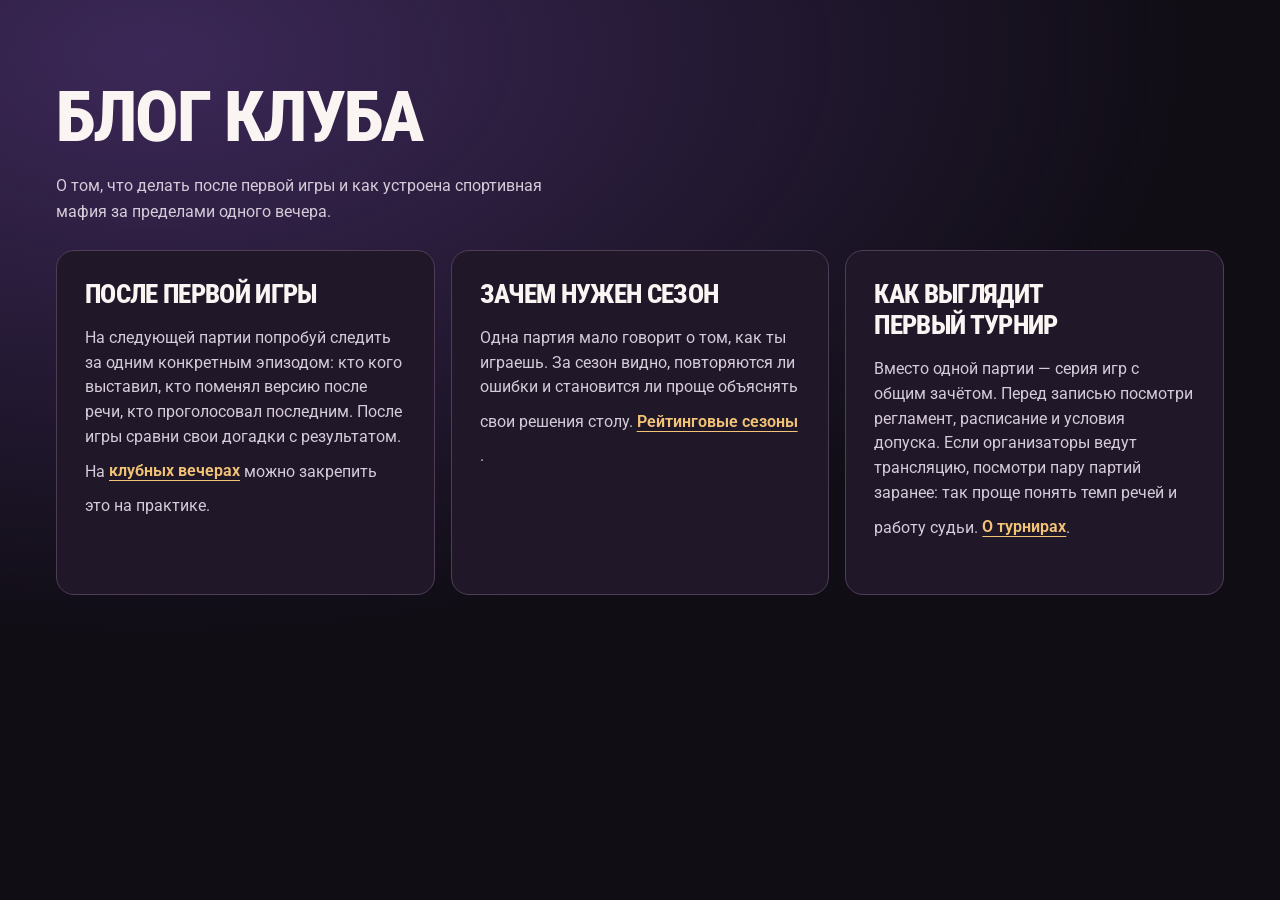
==== blog/index.html @ 5e7fdd67 "Add club games, seasons, tournaments and blog" ====
<!doctype html>
<html lang="ru">
<head>
  <meta charset="utf-8">
  <meta name="viewport" content="width=device-width, initial-scale=1">
  <title>Блог клуба — 2LA noire</title>
  <meta name="description" content="О том, что делать после первой игры и как устроена спортивная мафия за пределами одного вечера.">
  <link rel="canonical" href="https://2lamafia.ru/blog/">
  <link rel="icon" href="/img/favicon.png" type="image/png">
  <link rel="stylesheet" href="/site.css">
  <script src="/welcome.js" defer></script>
  <script src="/cms.js" defer></script>
  <script src="/account.js" defer></script>
</head>
<body>
  <!-- include: header -->
  <main id="content">
    <section class="section page-opening club-section">
      <div class="section-inner">
        <h1>Блог клуба</h1>
        <p class="section-copy">О том, что делать после первой игры и как устроена спортивная мафия за пределами одного вечера.</p>

        <div class="club-grid">
      <article><h2>После первой игры</h2><p>На следующей партии попробуй следить за одним конкретным эпизодом: кто кого выставил, кто поменял версию после речи, кто проголосовал последним. После игры сравни свои догадки с результатом. На <a class="text-link" href="/klubnye-igry/">клубных вечерах</a> можно закрепить это на практике.</p></article>
      <article><h2>Зачем нужен сезон</h2><p>Одна партия мало говорит о том, как ты играешь. За сезон видно, повторяются ли ошибки и становится ли проще объяснять свои решения столу. <a class="text-link" href="/sezony/">Рейтинговые сезоны</a>.</p></article>
      <article><h2>Как выглядит первый турнир</h2><p>Вместо одной партии — серия игр с общим зачётом. Перед записью посмотри регламент, расписание и условия допуска. Если организаторы ведут трансляцию, посмотри пару партий заранее: так проще понять темп речей и работу судьи. <a class="text-link" href="/turniry/">О турнирах</a>.</p></article>
        </div>
      </div>
    </section>
  </main>
  <!-- include: footer -->
</body>
</html>
---- site.css ----
@font-face {
  font-family: Roboto;
  src: url("/fonts/roboto.woff2") format("woff2");
  font-style: normal;
  font-weight: 100 900;
  font-stretch: 75% 100%;
  font-display: swap;
}
:root {
  color-scheme: dark;
  --font: Roboto, system-ui, -apple-system, "Segoe UI", sans-serif;
  --ink: #100d15;
  --ink-raised: #17111f;
  --surface: #201729;
  --text: #faf5f2;
  --muted: #d5cbd9;
  --faint: #c2b4c9;
  --line: #4f3d58;
  --accent: #7542cb;
  --accent-hot: #824ad9;
  --link: #f3c376;
  --on-accent: #fff;
  --violet-light: #c7a4fb;
  --gutter: clamp(20px, 5vw, 56px);
}

* { box-sizing: border-box; }
html { background: var(--ink); scroll-behavior: smooth; }
body { margin: 0; color: var(--text); font: 1rem/1.55 var(--font); }
a { color: inherit; text-decoration: none; }
button, input, select, textarea { font: inherit; }
img { display: block; max-width: 100%; }
[hidden] { display: none !important; }
:focus-visible { outline: 3px solid var(--link); outline-offset: 4px; }
:target { scroll-margin-top: 24px; }
.skip-link { position: fixed; top: 10px; left: 10px; z-index: 50; padding: 10px 16px; background: var(--text); color: var(--ink); transform: translateY(-150%); }
.skip-link:focus { transform: translateY(0); }
.analytics-pixel { position: absolute; left: -9999px; }

.section-inner, .header-inner { width: 100%; max-width: 1380px; margin: 0 auto; padding-inline: var(--gutter); }
.section { padding: clamp(52px, 7.3vw, 104px) 0; border-top: 1px solid var(--line); }
.eyebrow { margin: 0 0 15px; color: var(--link); font-size: .78rem; font-weight: 750; letter-spacing: .13em; text-transform: uppercase; }
.section h2, .page-opening h1 {
  margin: 0;
  font-size: clamp(2rem, 5.5vw, 4.8rem);
  font-stretch: 80%;
  font-weight: 820;
  line-height: .99;
  letter-spacing: -.025em;
  text-transform: uppercase;
  text-wrap: balance;
}
.section-copy { color: var(--muted); max-width: 55ch; margin: 20px 0 24px; line-height: 1.65; }

.site-header { border-bottom: 1px solid #2a1e31; background: #110d16; }
.header-inner { display: flex; align-items: center; justify-content: space-between; gap: 20px; min-height: 74px; }
.brand { display: inline-flex; align-items: center; gap: 10px; min-width: max-content; }
.brand-mark { display: grid; place-items: center; width: 44px; height: 58px; }
.brand-logo { width: 38px; height: 56px; object-fit: contain; mix-blend-mode: screen; }
.brand-name { font-size: 1.35rem; font-stretch: 82%; font-weight: 820; letter-spacing: -.035em; }
.brand-name em { color: var(--muted); font-style: normal; font-weight: 450; }
.main-nav, .header-actions, .account { display: flex; align-items: center; gap: clamp(10px, 1.9vw, 26px); }
.main-nav a, .footer-inner nav a { color: var(--muted); font-size: .9rem; }
.main-nav a:hover, .footer-inner nav a:hover { color: var(--text); text-decoration: underline; text-underline-offset: .25em; }
.header-cta, .account a { display: inline-flex; align-items: center; justify-content: center; min-height: 44px; padding: 0 13px; border: 1px solid var(--line); border-radius: 8px; font-weight: 680; font-size: .86rem; white-space: nowrap; }
.header-cta { color: var(--violet-light); border-color: #56387b; background: #29183e; }
.main-nav a[aria-current="page"] { color: var(--text); text-decoration: underline; text-underline-offset: .28em; }
.account { gap: 8px; }
.account a:hover, .header-cta:hover { border-color: var(--accent); }

.hero {
  overflow: clip;
  padding: clamp(46px, 7vw, 102px) 0 clamp(22px, 4vw, 58px);
  background:
    radial-gradient(ellipse at 4% 19%, #80603466, transparent 45%),
    radial-gradient(ellipse at 88% 49%, #59309c8c, transparent 54%),
    linear-gradient(180deg, #100c15 0%, #191121 68%, var(--ink) 100%);
}
.hero-layout { display: grid; gap: clamp(36px, 5.3vw, 76px); grid-template-columns: minmax(0, 1fr); }
.hero-copy { text-align: center; }
.hero .eyebrow { margin-bottom: clamp(10px, 1.6vw, 19px); }
.hero h1 {
  margin: 0;
  font-size: clamp(2.45rem, 8.8vw, 7.65rem);
  font-stretch: 75%;
  font-weight: 850;
  line-height: .91;
  letter-spacing: -.022em;
  text-transform: uppercase;
}
.hero h1 span { color: var(--link); }
.hero-lead { max-width: 47ch; margin: clamp(16px, 2.1vw, 27px) auto 0; color: var(--muted); font-size: clamp(1rem, 1.7vw, 1.31rem); }
.hero-actions { display: flex; justify-content: center; align-items: center; flex-wrap: wrap; gap: 10px 14px; margin-top: clamp(19px, 2.6vw, 33px); }
.hero-visual {
  min-width: 0;
  overflow: hidden;
  border: 1px solid #806597;
  border-radius: clamp(18px, 3.5vw, 42px);
  box-shadow: 0 0 clamp(20px, 5vw, 64px) #944af557, 0 18px 55px #0008;
  background: var(--surface);
}
.hero-slide { margin: 0; overflow: hidden; background: var(--surface); }
.hero-slide img { width: 100%; height: auto; aspect-ratio: 2.36; object-fit: cover; object-position: center 68%; }
.hero-slide:nth-child(2) img { object-position: center 45%; }
.hero-slide:nth-child(3) img { object-position: center 41%; }
.hero-slide:nth-child(4) img { object-position: center 57%; }
.hero-photo-bar { display: flex; align-items: center; justify-content: space-between; gap: 8px; padding: 6px 12px 6px 16px; background: var(--surface); border-top: 1px solid var(--line); }
.hero-photo-bar a { display: inline-flex; align-items: center; gap: 8px; min-height: 44px; color: var(--text); font-size: .86rem; font-weight: 640; }
.hero-photo-bar a:hover { text-decoration: underline; text-underline-offset: 3px; }
.hero-photo-controls { display: flex; align-items: center; gap: 7px; }
.hero-photo-controls button { display: grid; place-items: center; width: 44px; height: 44px; padding: 0; background: transparent; color: var(--text); border: 1px solid var(--line); border-radius: 50%; cursor: pointer; font: inherit; font-size: 1.08rem; }
.hero-photo-controls button:hover { background: var(--ink-raised); }
.hero-photo-count { min-width: 3ch; text-align: center; color: var(--muted); font-size: .79rem; white-space: nowrap; font-variant-numeric: tabular-nums; }
@media (prefers-reduced-motion: no-preference) {
  .hero-copy, .hero-visual { animation: hero-appear .56s ease-out both; }
  .hero-visual { animation-delay: .06s; }
  .hero-slide:not(:first-child) img { animation: photo-appear .32s ease-out both; }
  .photo img { transition: transform .3s ease-out; }
  .primary-button, .secondary-button, .hero-photo-controls button { transition: background-color .18s ease, border-color .18s ease; }
  .button-arrow { transition: transform .18s ease-out; }
  .primary-button:hover .button-arrow { transform: translateX(4px); }
}
@keyframes photo-appear {
  from { opacity: .55; transform: scale(1.025); }
  to { opacity: 1; transform: none; }
}
@keyframes hero-appear {
  from { opacity: .45; transform: translateY(8px); }
  to { opacity: 1; transform: none; }
}

.primary-button, .secondary-button { display: inline-flex; align-items: center; justify-content: space-between; gap: 12px; min-height: 48px; padding: 11px 18px; border: 1px solid transparent; border-radius: 10px; font-weight: 750; line-height: 1.3; }
.primary-button { background: var(--accent); color: var(--on-accent); box-shadow: 0 5px 26px #8748e25c; }
.primary-button:hover { background: var(--accent-hot); }
.secondary-button { border-color: #735b81; color: var(--text); background: #160f22a8; }
.secondary-button:hover { border-color: var(--link); }
.button-arrow { font-size: 1.3em; font-weight: 500; line-height: 1; }
.text-link, .faq-list p a { color: var(--link); text-decoration: underline; text-underline-offset: .24em; }
.text-link { display: inline-flex; align-items: center; gap: 8px; min-height: 44px; font-weight: 630; }

.first-visit { background: radial-gradient(ellipse at 80% 5%, #392348, transparent 67%), var(--ink-raised); }
.first-visit-photo {
  display: grid;
  place-items: center;
  margin: clamp(24px, 4vw, 48px) 0 0;
  border-radius: clamp(16px, 3vw, 30px);
  background: radial-gradient(ellipse at center, #583447, var(--ink));
}
.first-visit-photo img { width: auto; height: auto; max-height: min(560px, 105vw); border-radius: 14px; }
.first-visit-link { margin-top: 20px; }
.section-heading { display: grid; grid-template-columns: 1fr 1fr; gap: 24px 48px; align-items: end; }
.section-heading > p, .section-heading #newcomers-copy { color: var(--muted); max-width: 48ch; margin: 0; }
.steps { list-style: none; display: grid; grid-template-columns: repeat(3, 1fr); gap: 24px; margin: 31px 0 0; padding: 0; }
.steps li { border-top: 1px solid var(--line); padding: 18px 12px 0 0; }
.step-time { color: var(--link); font-size: clamp(1.35rem, 3vw, 2.6rem); font-weight: 810; line-height: 1.05; letter-spacing: -.05em; font-variant-numeric: tabular-nums; }
.steps h3, .audience h3 { margin: 8px 0; font-size: 1.17rem; line-height: 1.3; }
.steps p, .audience p { color: var(--muted); margin: 0; }

.about-layout, .place-layout, .rating-layout, .faq-layout { display: grid; grid-template-columns: minmax(0, 1fr) minmax(0, 1fr); align-items: start; gap: 32px clamp(30px, 6vw, 85px); }
.game-intro { background: radial-gradient(ellipse at 96% 8%, #402365, transparent 68%), var(--ink-raised); }
.game-intro h2 { color: var(--link); }
.audience { min-width: 0; padding: clamp(18px, 3vw, 36px); border: 1px solid var(--line); border-radius: 24px; background: #181021b8; }
.audience h3 { margin: 0 0 12px; }
.benefit-grid { margin-top: 22px; display: grid; gap: 14px; }
.benefit-grid article { border-top: 1px solid var(--line); padding-top: 14px; }
.benefit-grid h4 { margin: 0 0 4px; }
.game-stages { list-style: none; margin: 16px 0 0; padding: 0; display: grid; gap: 10px; }
.game-stages li { position: relative; display: grid; gap: 2px; padding: 10px 0 10px 18px; border-left: 1px solid var(--line); }
.game-stages li::before { content: ""; position: absolute; inset: 17px auto auto -4px; width: 7px; height: 7px; border-radius: 50%; background: var(--link); }
.game-stages strong { font-size: .95rem; }
.game-stages span { color: var(--muted); font-size: .9rem; }
.audience .culture-copy { margin-top: 15px; }

.gallery-section { background: radial-gradient(ellipse at 18% 0%, #44305e, transparent 65%), var(--ink); }
.gallery-heading { display: flex; flex-wrap: wrap; align-items: end; justify-content: space-between; gap: 12px 20px; margin-bottom: 25px; }
.gallery-heading h2, .gallery-heading h1 { max-width: 19ch; }
.photo-grid { display: grid; grid-template-columns: 1.34fr 1fr 1fr; gap: 12px; }
.photo { position: relative; display: block; aspect-ratio: 4 / 5; overflow: hidden; border: 1px solid var(--line); border-radius: 13px; background: var(--surface); cursor: zoom-in; }
.photo-feature { aspect-ratio: auto; grid-row: span 2; }
.photo-wide { grid-column: span 2; aspect-ratio: 16 / 9; }
.photo img { width: 100%; height: 100%; object-fit: cover; object-position: center 46%; }
.photo:hover img, .photo:focus-visible img { transform: scale(1.045); }
.photo-extra { aspect-ratio: 4 / 3; }
.photo-dialog { width: min(95vw, 960px); max-height: 92vh; max-height: 92dvh; margin: auto; padding: 14px; border: 1px solid var(--line); border-radius: 16px; color: var(--text); background: var(--ink-raised); }
.photo-dialog[open] { display: grid; grid-template-columns: 44px minmax(0, 1fr) 44px; align-items: center; gap: 5px; }
.photo-dialog::backdrop { background: #29212be0; }
.photo-dialog figure { margin: 0; }
.photo-dialog img { width: 100%; height: min(69vh, 690px); height: min(69dvh, 690px); object-fit: contain; }
.photo-dialog figcaption { text-align: center; color: var(--muted); padding: 8px 3px; font-size: .9rem; }
.photo-dialog form { grid-column: 1 / -1; justify-self: end; }
.photo-dialog button { display: grid; place-items: center; min-width: 44px; min-height: 44px; border: 1px solid var(--line); border-radius: 9px; color: var(--text); background: var(--surface); cursor: pointer; font-size: 1.7rem; line-height: 1; }

.place { background: var(--ink-raised); }
.place-layout { grid-template-columns: minmax(0, 1fr); }
.rating-board { min-width: 0; }
.rating-table { width: 100%; border-collapse: collapse; font-size: .94rem; }
.rating-table caption { text-align: left; font-weight: 730; margin-bottom: 9px; }
.rating-table th, .rating-table td { text-align: left; padding: 8px 9px; border-bottom: 1px solid var(--line); overflow-wrap: anywhere; }
.rating-table th { color: var(--muted); font-size: .82rem; }
.rating-table td:not(:nth-child(2)) { font-variant-numeric: tabular-nums; }
.rating-table td:first-child { color: var(--link); }
.faq-list summary { cursor: pointer; }
.faq { background: var(--ink-raised); }
.faq-list details { border-bottom: 1px solid var(--line); }
.faq-list summary { padding: 13px 0; font-weight: 680; }
.faq-list p { margin: 0 0 15px; color: var(--muted); }

footer { border-top: 1px solid var(--line); }
.footer-inner { display: flex; align-items: center; justify-content: space-between; gap: 12px 24px; padding-block: 25px; }
.footer-inner nav { display: flex; flex-wrap: wrap; gap: 12px 24px; }
.footer-inner p { color: var(--muted); margin: 0; }

@media (min-width: 1241px) {
  .site-header { position: sticky; top: 0; z-index: 10; background: #110d16ed; backdrop-filter: blur(10px); }
  :target { scroll-margin-top: 94px; }
}
@media (max-width: 1240px) {
  .header-inner { flex-wrap: wrap; gap: 0 12px; padding-block: 10px 4px; }
  .header-inner .main-nav { order: 3; width: 100%; justify-content: flex-start; flex-wrap: wrap; gap: 0 18px; }
  .header-inner .main-nav a { display: inline-flex; align-items: center; min-height: 44px; }
}
@media (max-width: 760px) {
  .hero-layout, .section-heading, .about-layout, .place-layout, .rating-layout, .faq-layout { grid-template-columns: minmax(0, 1fr); }
  .hero-slide img { aspect-ratio: 1.56; }
  .photo-grid { grid-template-columns: repeat(2, minmax(0, 1fr)); gap: 8px; }
  .photo-feature { grid-column: 1 / -1; grid-row: auto; aspect-ratio: 5 / 3; }
  .photo-wide { grid-column: 1 / -1; }
  .photo-feature img { object-position: center 54%; }
  .steps { grid-template-columns: minmax(0, 1fr); gap: 18px; margin-top: 25px; }
  .footer-inner { align-items: flex-start; flex-wrap: wrap; }
}
@media (max-width: 440px) {
  .header-cta { display: none; }
  .header-inner .main-nav a { font-size: .85rem; }
  .header-inner .main-nav { column-gap: clamp(8px, 3.2vw, 14px); }
  .photo-dialog { padding: 8px; }
  .photo-dialog[open] { grid-template-columns: 44px minmax(0, 1fr) 44px; }
}
@media (prefers-reduced-motion: reduce) {
  html { scroll-behavior: auto; }
}

.rating-toggle { margin-top: 12px; padding: 7px 0; min-height: 44px; border: 0; background: transparent; color: var(--link); font-weight: 650; cursor: pointer; text-decoration: underline; text-underline-offset: .23em; }

.page-opening { border-top: 0; padding-top: clamp(34px, 6.5vw, 94px); }
#rating.page-opening { background: radial-gradient(ellipse at 14% 8%, #3f2659, transparent 64%); }
.page-cta .primary-button { margin-top: 20px; }
.page-cta { background: radial-gradient(ellipse at 5% 80%, #4a2d67, transparent 70%), var(--ink-raised); }
.next-evening { padding-block: clamp(28px, 4vw, 52px); background: var(--surface); }
.evening-layout { display: grid; grid-template-columns: minmax(0, 1.1fr) minmax(0, .75fr) auto; align-items: center; gap: 14px 25px; }
.next-evening h2 { font-size: clamp(1.5rem, 3vw, 2.5rem); }
.evening-layout .primary-button { grid-column: -2 / -1; justify-self: end; }
.next-evening-date { color: var(--muted); font-size: 1.1rem; }
.gallery-preview {
  display: grid;
  grid-template-columns: minmax(0, 1.22fr) repeat(2, minmax(0, 1fr));
  align-items: start;
  gap: clamp(12px, 2.4vw, 30px);
}
.photo-preview { border-radius: clamp(16px, 2.2vw, 28px); cursor: pointer; }
.photo-preview:nth-child(2) { margin-top: clamp(18px, 6vw, 72px); }
.photo-preview:nth-child(3) { margin-top: clamp(12px, 3vw, 36px); }
.photo-preview img { object-position: center 46%; }
.home-gallery { background: radial-gradient(ellipse at 35% 70%, #382147, transparent 68%), var(--ink); }
@media (max-width: 760px) {
  .evening-layout { grid-template-columns: minmax(0, 1fr); }
  .evening-layout .primary-button { grid-column: auto; justify-self: start; }
  .gallery-preview {
    grid-template-columns: none;
    grid-auto-flow: column;
    grid-auto-columns: 76%;
    overflow-x: auto;
    overscroll-behavior-inline: contain;
    scroll-snap-type: x proximity;
    padding: 4px 4px 12px;
    margin-inline: -4px;
  }
  .gallery-preview .photo-preview { margin-top: 0; scroll-snap-align: start; }
}

.player-paths { align-items: stretch; gap: clamp(14px, 2.5vw, 28px); }
.player-paths > div {
  display: flex;
  flex-direction: column;
  align-items: flex-start;
  padding: clamp(20px, 3.5vw, 42px);
  border: 1px solid var(--line);
  border-radius: 22px;
  background: linear-gradient(145deg, #2d1e3b, var(--ink-raised));
}
.player-paths h2 { font-size: clamp(1.65rem, 3.5vw, 3rem); text-wrap: wrap; }
.player-paths .secondary-button { margin-top: auto; }
.header-cta, .header-actions .account a, .footer-inner nav a {
  border-radius: 999px;
  padding-inline: 16px;
}
.footer-inner nav { gap: 8px; }
.footer-inner nav a {
  display: inline-flex;
  align-items: center;
  min-height: 44px;
  border: 1px solid var(--line);
  background: var(--ink-raised);
}
.footer-inner nav a:hover { border-color: var(--violet-light); }

.hero-layout { position: relative; isolation: isolate; min-height: clamp(490px, 58vw, 700px); align-content: center; }
.hero-copy { z-index: 1; padding: 38px 12px 88px; pointer-events: none; }
.hero-copy a { pointer-events: auto; }
.hero-visual { position: absolute; inset: 0 var(--gutter); display: grid; grid-template-rows: minmax(0, 1fr) auto; }
.hero-slide { position: relative; }
.hero-slide::after { content: ""; position: absolute; inset: 0; background: linear-gradient(#100d1578, #100d15c9); }
.hero-slide img { width: 100%; height: 100%; object-position: center 57%; }
.hero-photo-bar { position: relative; }
.hero-lead { color: var(--text); }
.first-visit-photo { grid-template-columns: repeat(3, minmax(0, 1fr)); gap: clamp(6px, 2vw, 20px); background: none; }
.first-visit-photo img { width: 100%; max-height: none; }
@media (max-width: 480px) {
  .hero-layout { min-height: 440px; }
  .first-visit-photo img { border-radius: 8px; }
}

.club-section { background: radial-gradient(ellipse at 12% 8%, #3c2858, transparent 65%), var(--ink); }
.club-grid { display: grid; grid-template-columns: repeat(3, minmax(0, 1fr)); gap: 16px; margin-top: 24px; }
.club-grid article { padding: clamp(16px, 3vw, 28px); border: 1px solid var(--line); border-radius: 18px; background: var(--surface); }
.club-grid h2, .club-grid h3 { font-size: clamp(1.18rem, 2.2vw, 1.65rem); margin: 0; line-height: 1.18; }
.club-grid p { color: var(--muted); }
.club-event-photo { width: 100%; height: auto; border-radius: 12px; margin-top: 12px; }
@media (max-width: 760px) { .club-grid { grid-template-columns: minmax(0, 1fr); } }
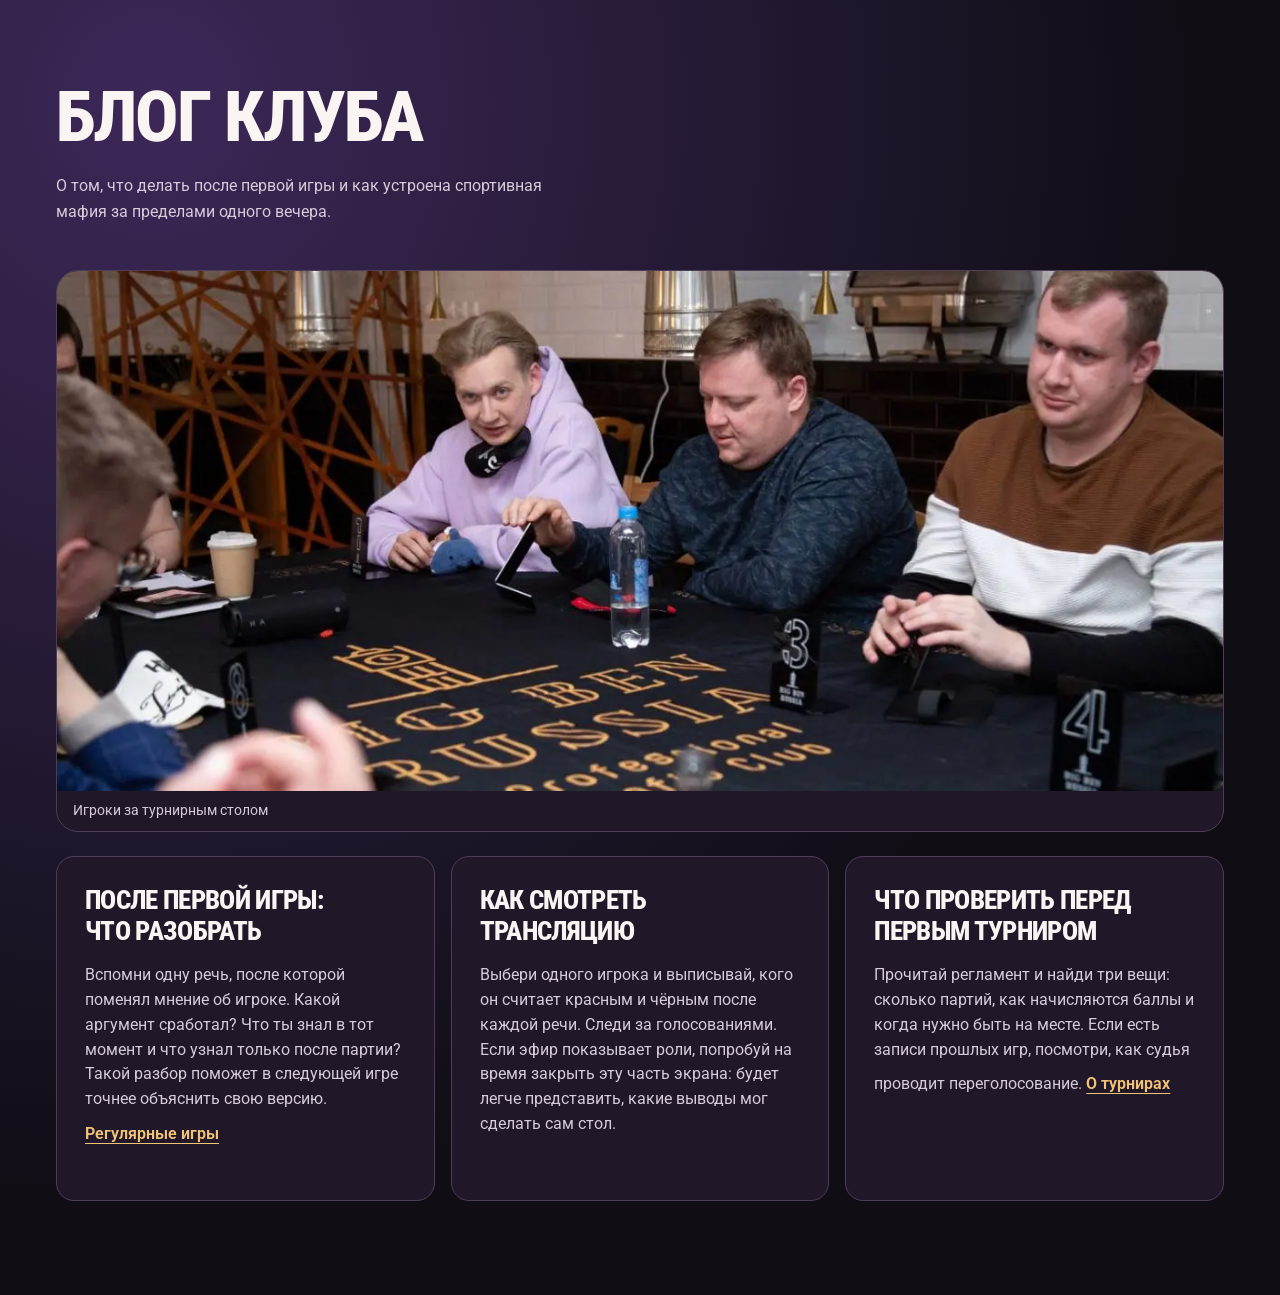
==== commit bc985692: "Make the homepage a guided landing and expand club stories" ====
--- a/blog/index.html
+++ b/blog/index.html
@@ -20,10 +20,14 @@
         <h1>Блог клуба</h1>
         <p class="section-copy">О том, что делать после первой игры и как устроена спортивная мафия за пределами одного вечера.</p>
 
+        <figure class="club-feature">
+          <img src="/img/evenings/club-03.webp" width="1280" height="847" alt="Игроки за турнирным столом">
+          <figcaption>Игроки за турнирным столом</figcaption>
+        </figure>
         <div class="club-grid">
-      <article><h2>После первой игры</h2><p>На следующей партии попробуй следить за одним конкретным эпизодом: кто кого выставил, кто поменял версию после речи, кто проголосовал последним. После игры сравни свои догадки с результатом. На <a class="text-link" href="/klubnye-igry/">клубных вечерах</a> можно закрепить это на практике.</p></article>
-      <article><h2>Зачем нужен сезон</h2><p>Одна партия мало говорит о том, как ты играешь. За сезон видно, повторяются ли ошибки и становится ли проще объяснять свои решения столу. <a class="text-link" href="/sezony/">Рейтинговые сезоны</a>.</p></article>
-      <article><h2>Как выглядит первый турнир</h2><p>Вместо одной партии — серия игр с общим зачётом. Перед записью посмотри регламент, расписание и условия допуска. Если организаторы ведут трансляцию, посмотри пару партий заранее: так проще понять темп речей и работу судьи. <a class="text-link" href="/turniry/">О турнирах</a>.</p></article>
+          <article><h2>После первой игры: что разобрать</h2><p>Вспомни одну речь, после которой поменял мнение об игроке. Какой аргумент сработал? Что ты знал в тот момент и что узнал только после партии? Такой разбор поможет в следующей игре точнее объяснить свою версию. <a class="text-link" href="/klubnye-igry/">Регулярные игры</a></p></article>
+          <article><h2>Как смотреть трансляцию</h2><p>Выбери одного игрока и выписывай, кого он считает красным и чёрным после каждой речи. Следи за голосованиями. Если эфир показывает роли, попробуй на время закрыть эту часть экрана: будет легче представить, какие выводы мог сделать сам стол.</p></article>
+          <article><h2>Что проверить перед первым турниром</h2><p>Прочитай регламент и найди три вещи: сколько партий, как начисляются баллы и когда нужно быть на месте. Если есть записи прошлых игр, посмотри, как судья проводит переголосование. <a class="text-link" href="/turniry/">О турнирах</a></p></article>
         </div>
       </div>
     </section>
--- a/site.css
+++ b/site.css
@@ -327,3 +327,15 @@
 .club-grid p { color: var(--muted); }
 .club-event-photo { width: 100%; height: auto; border-radius: 12px; margin-top: 12px; }
 @media (max-width: 760px) { .club-grid { grid-template-columns: minmax(0, 1fr); } }
+
+.hero-scroll-row { flex-basis: 100%; }
+.hero-scroll { display: inline-flex; align-items: center; gap: 8px; min-height: 44px; font-weight: 700; }
+.hero-scroll span { color: var(--link); font-size: 1.18rem; }
+.section .landing-section-title { margin-bottom: 22px; }
+.club-feature { position: relative; margin: clamp(22px, 4vw, 44px) 0 0; overflow: hidden; border: 1px solid var(--line); border-radius: 22px; background: var(--surface); }
+.club-feature img { width: 100%; height: auto; max-height: 520px; object-fit: cover; object-position: center 58%; }
+.club-feature figcaption { padding: 9px 16px; color: var(--muted); font-size: .9rem; }
+@media (max-width: 540px) {
+  .club-feature { border-radius: 14px; }
+  .hero-scroll { font-size: .85rem; }
+}
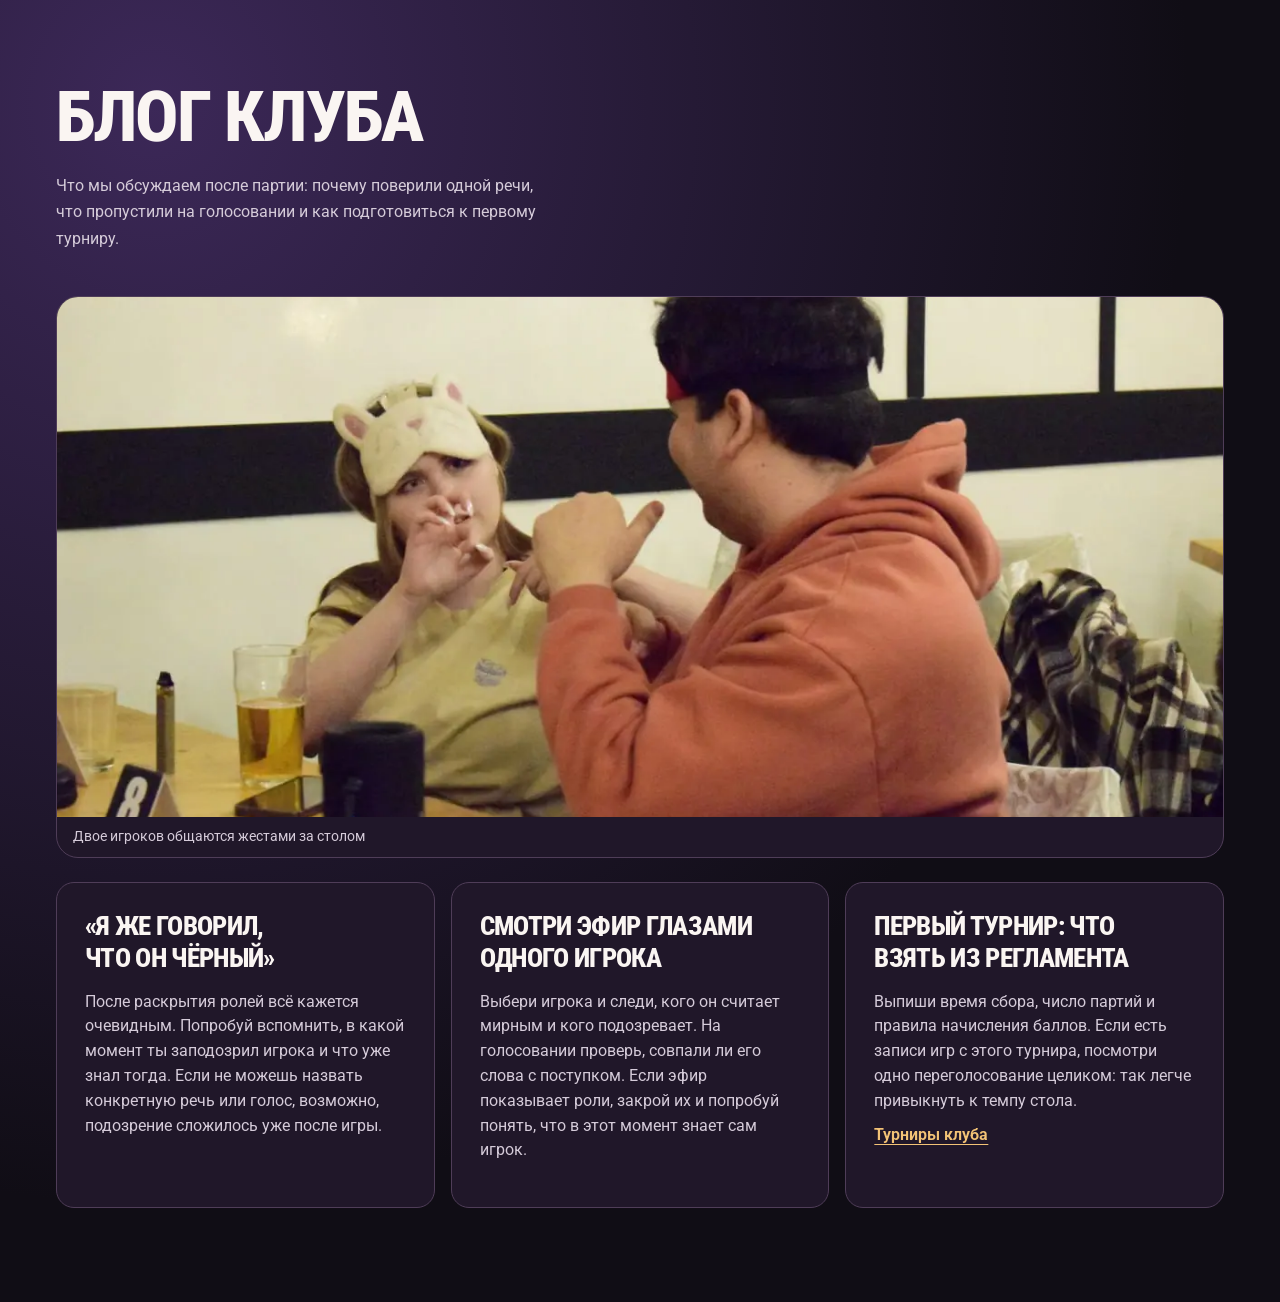
==== commit 7feada68: "Rewrite club pages in a conversational voice" ====
--- a/blog/index.html
+++ b/blog/index.html
@@ -4,7 +4,7 @@
   <meta charset="utf-8">
   <meta name="viewport" content="width=device-width, initial-scale=1">
   <title>Блог клуба — 2LA noire</title>
-  <meta name="description" content="О том, что делать после первой игры и как устроена спортивная мафия за пределами одного вечера.">
+  <meta name="description" content="Что мы обсуждаем после партии: почему поверили одной речи, что пропустили на голосовании и как подготовиться к первому турниру.">
   <link rel="canonical" href="https://2lamafia.ru/blog/">
   <link rel="icon" href="/img/favicon.png" type="image/png">
   <link rel="stylesheet" href="/site.css">
@@ -18,16 +18,16 @@
     <section class="section page-opening club-section">
       <div class="section-inner">
         <h1>Блог клуба</h1>
-        <p class="section-copy">О том, что делать после первой игры и как устроена спортивная мафия за пределами одного вечера.</p>
+        <p class="section-copy">Что мы обсуждаем после партии: почему поверили одной речи, что пропустили на голосовании и как подготовиться к первому турниру.</p>
 
         <figure class="club-feature">
-          <img src="/img/evenings/club-03.webp" width="1280" height="847" alt="Игроки за турнирным столом">
-          <figcaption>Игроки за турнирным столом</figcaption>
+          <img src="/img/evenings/club-01.webp" width="1280" height="853" alt="Двое игроков общаются жестами за столом">
+          <figcaption>Двое игроков общаются жестами за столом</figcaption>
         </figure>
         <div class="club-grid">
-          <article><h2>После первой игры: что разобрать</h2><p>Вспомни одну речь, после которой поменял мнение об игроке. Какой аргумент сработал? Что ты знал в тот момент и что узнал только после партии? Такой разбор поможет в следующей игре точнее объяснить свою версию. <a class="text-link" href="/klubnye-igry/">Регулярные игры</a></p></article>
-          <article><h2>Как смотреть трансляцию</h2><p>Выбери одного игрока и выписывай, кого он считает красным и чёрным после каждой речи. Следи за голосованиями. Если эфир показывает роли, попробуй на время закрыть эту часть экрана: будет легче представить, какие выводы мог сделать сам стол.</p></article>
-          <article><h2>Что проверить перед первым турниром</h2><p>Прочитай регламент и найди три вещи: сколько партий, как начисляются баллы и когда нужно быть на месте. Если есть записи прошлых игр, посмотри, как судья проводит переголосование. <a class="text-link" href="/turniry/">О турнирах</a></p></article>
+          <article><h2>«Я же говорил, что он чёрный»</h2><p>После раскрытия ролей всё кажется очевидным. Попробуй вспомнить, в какой момент ты заподозрил игрока и что уже знал тогда. Если не можешь назвать конкретную речь или голос, возможно, подозрение сложилось уже после игры.</p></article>
+<article><h2>Смотри эфир глазами одного игрока</h2><p>Выбери игрока и следи, кого он считает мирным и кого подозревает. На голосовании проверь, совпали ли его слова с поступком. Если эфир показывает роли, закрой их и попробуй понять, что в этот момент знает сам игрок.</p></article>
+<article><h2>Первый турнир: что взять из регламента</h2><p>Выпиши время сбора, число партий и правила начисления баллов. Если есть записи игр с этого турнира, посмотри одно переголосование целиком: так легче привыкнуть к темпу стола. <a class="text-link" href="/turniry/">Турниры клуба</a></p></article>
         </div>
       </div>
     </section>
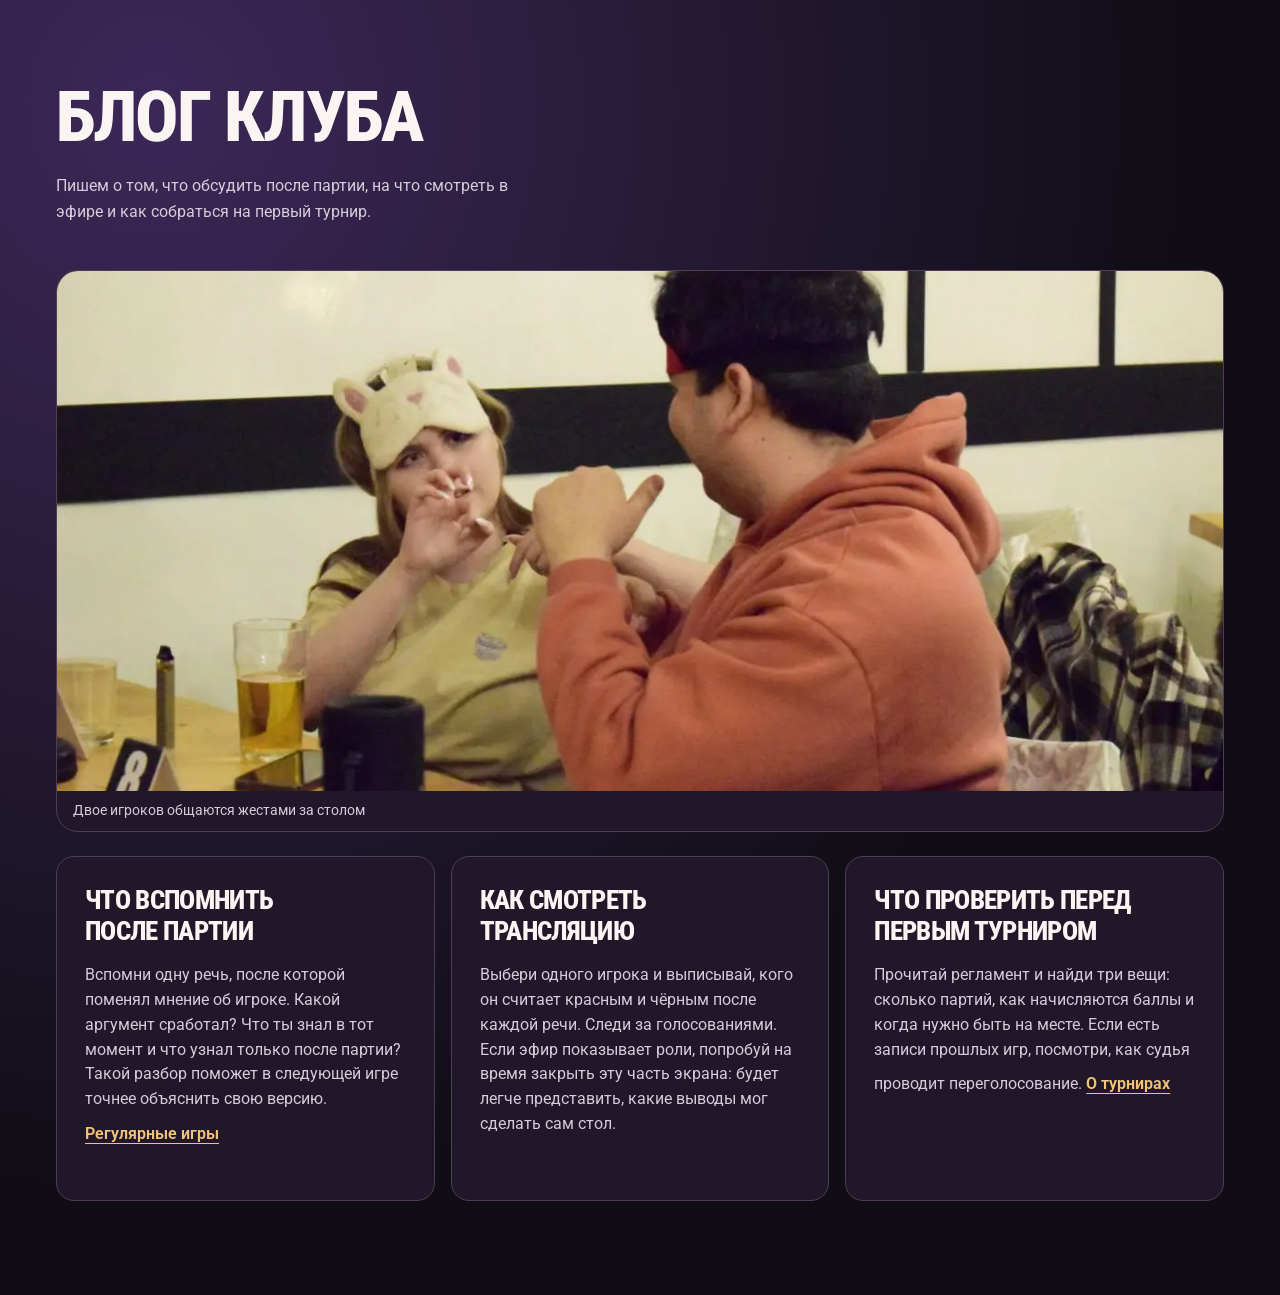
==== commit 0bf35717: "Restore existing copy and scope edits to new club content" ====
--- a/blog/index.html
+++ b/blog/index.html
@@ -4,7 +4,7 @@
   <meta charset="utf-8">
   <meta name="viewport" content="width=device-width, initial-scale=1">
   <title>Блог клуба — 2LA noire</title>
-  <meta name="description" content="Что мы обсуждаем после партии: почему поверили одной речи, что пропустили на голосовании и как подготовиться к первому турниру.">
+  <meta name="description" content="Пишем о том, что обсудить после партии, на что смотреть в эфире и как собраться на первый турнир.">
   <link rel="canonical" href="https://2lamafia.ru/blog/">
   <link rel="icon" href="/img/favicon.png" type="image/png">
   <link rel="stylesheet" href="/site.css">
@@ -18,16 +18,16 @@
     <section class="section page-opening club-section">
       <div class="section-inner">
         <h1>Блог клуба</h1>
-        <p class="section-copy">Что мы обсуждаем после партии: почему поверили одной речи, что пропустили на голосовании и как подготовиться к первому турниру.</p>
+        <p class="section-copy">Пишем о том, что обсудить после партии, на что смотреть в эфире и как собраться на первый турнир.</p>
 
         <figure class="club-feature">
           <img src="/img/evenings/club-01.webp" width="1280" height="853" alt="Двое игроков общаются жестами за столом">
           <figcaption>Двое игроков общаются жестами за столом</figcaption>
         </figure>
         <div class="club-grid">
-          <article><h2>«Я же говорил, что он чёрный»</h2><p>После раскрытия ролей всё кажется очевидным. Попробуй вспомнить, в какой момент ты заподозрил игрока и что уже знал тогда. Если не можешь назвать конкретную речь или голос, возможно, подозрение сложилось уже после игры.</p></article>
-<article><h2>Смотри эфир глазами одного игрока</h2><p>Выбери игрока и следи, кого он считает мирным и кого подозревает. На голосовании проверь, совпали ли его слова с поступком. Если эфир показывает роли, закрой их и попробуй понять, что в этот момент знает сам игрок.</p></article>
-<article><h2>Первый турнир: что взять из регламента</h2><p>Выпиши время сбора, число партий и правила начисления баллов. Если есть записи игр с этого турнира, посмотри одно переголосование целиком: так легче привыкнуть к темпу стола. <a class="text-link" href="/turniry/">Турниры клуба</a></p></article>
+          <article><h2>Что вспомнить после партии</h2><p>Вспомни одну речь, после которой поменял мнение об игроке. Какой аргумент сработал? Что ты знал в тот момент и что узнал только после партии? Такой разбор поможет в следующей игре точнее объяснить свою версию. <a class="text-link" href="/klubnye-igry/">Регулярные игры</a></p></article>
+          <article><h2>Как смотреть трансляцию</h2><p>Выбери одного игрока и выписывай, кого он считает красным и чёрным после каждой речи. Следи за голосованиями. Если эфир показывает роли, попробуй на время закрыть эту часть экрана: будет легче представить, какие выводы мог сделать сам стол.</p></article>
+          <article><h2>Что проверить перед первым турниром</h2><p>Прочитай регламент и найди три вещи: сколько партий, как начисляются баллы и когда нужно быть на месте. Если есть записи прошлых игр, посмотри, как судья проводит переголосование. <a class="text-link" href="/turniry/">О турнирах</a></p></article>
         </div>
       </div>
     </section>
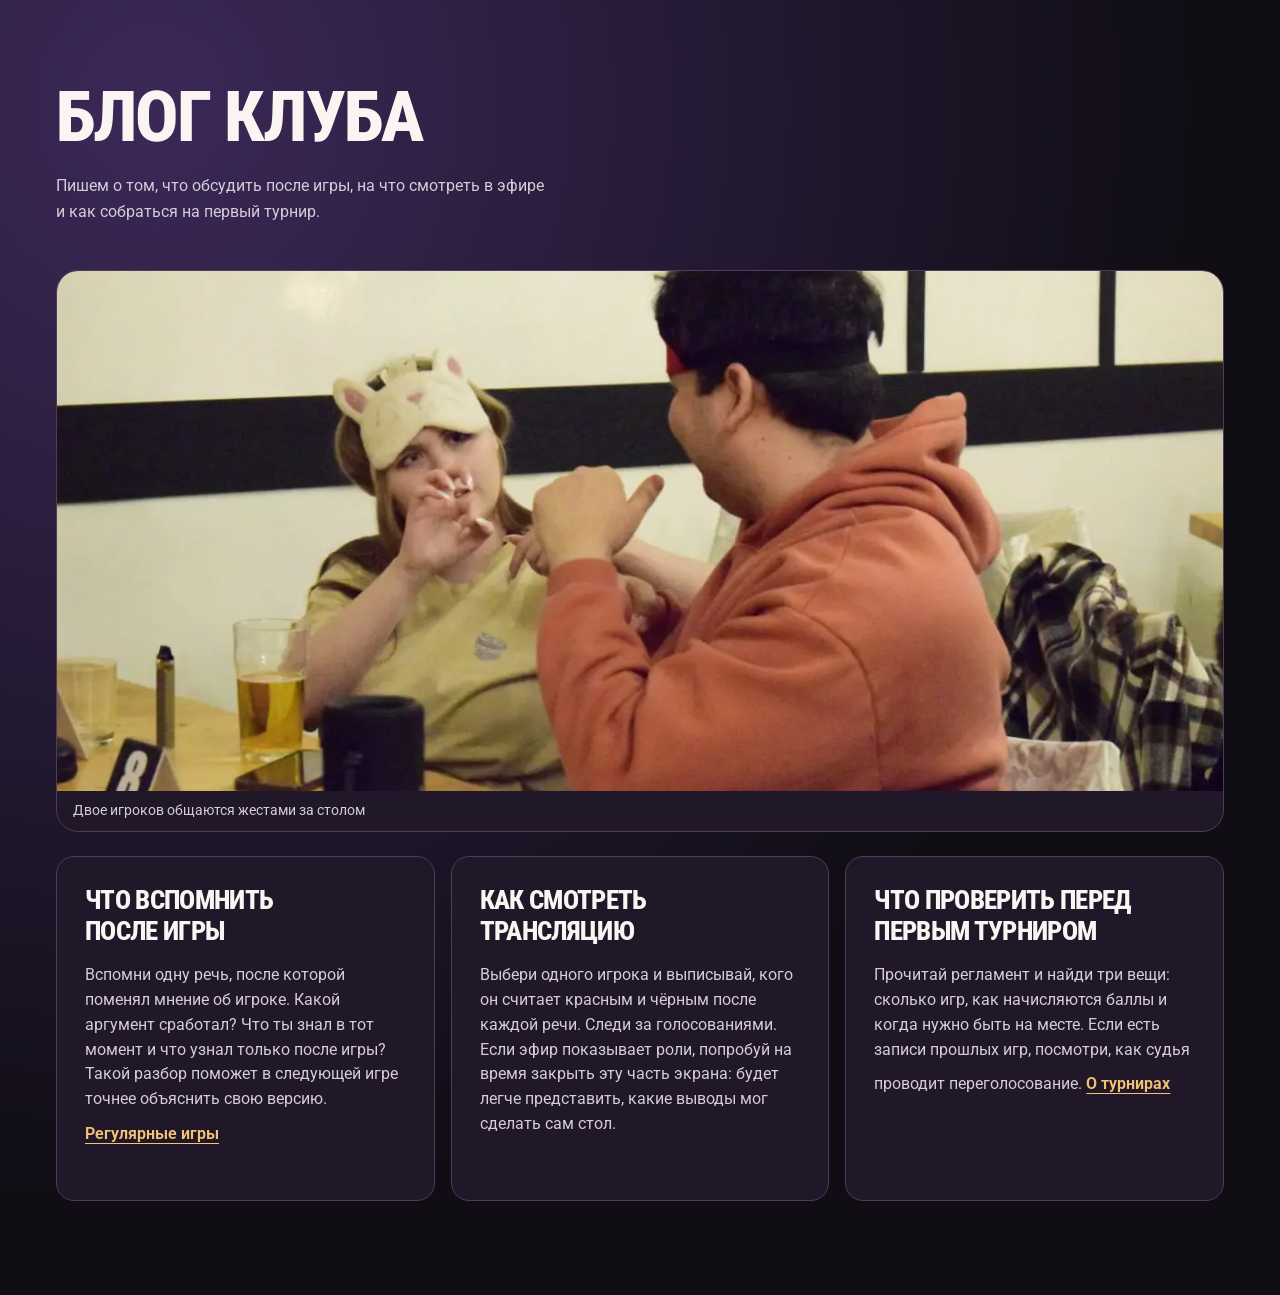
==== commit d6e3d5a7: "Сайт: «игра» вместо «партия» везде Co-Authored-By: Claude Sonnet 5.5 <noreply@anthropic.com> Claude-" ====
--- a/blog/index.html
+++ b/blog/index.html
@@ -4,7 +4,7 @@
   <meta charset="utf-8">
   <meta name="viewport" content="width=device-width, initial-scale=1">
   <title>Блог клуба — 2LA noire</title>
-  <meta name="description" content="Пишем о том, что обсудить после партии, на что смотреть в эфире и как собраться на первый турнир.">
+  <meta name="description" content="Пишем о том, что обсудить после игры, на что смотреть в эфире и как собраться на первый турнир.">
   <link rel="canonical" href="https://2lamafia.ru/blog/">
   <link rel="icon" href="/img/favicon.png" type="image/png">
   <link rel="stylesheet" href="/site.css">
@@ -18,16 +18,16 @@
     <section class="section page-opening club-section">
       <div class="section-inner">
         <h1>Блог клуба</h1>
-        <p class="section-copy">Пишем о том, что обсудить после партии, на что смотреть в эфире и как собраться на первый турнир.</p>
+        <p class="section-copy">Пишем о том, что обсудить после игры, на что смотреть в эфире и как собраться на первый турнир.</p>
 
         <figure class="club-feature">
           <img src="/img/evenings/club-01.webp" width="1280" height="853" alt="Двое игроков общаются жестами за столом">
           <figcaption>Двое игроков общаются жестами за столом</figcaption>
         </figure>
         <div class="club-grid">
-          <article><h2>Что вспомнить после партии</h2><p>Вспомни одну речь, после которой поменял мнение об игроке. Какой аргумент сработал? Что ты знал в тот момент и что узнал только после партии? Такой разбор поможет в следующей игре точнее объяснить свою версию. <a class="text-link" href="/klubnye-igry/">Регулярные игры</a></p></article>
+          <article><h2>Что вспомнить после игры</h2><p>Вспомни одну речь, после которой поменял мнение об игроке. Какой аргумент сработал? Что ты знал в тот момент и что узнал только после игры? Такой разбор поможет в следующей игре точнее объяснить свою версию. <a class="text-link" href="/klubnye-igry/">Регулярные игры</a></p></article>
           <article><h2>Как смотреть трансляцию</h2><p>Выбери одного игрока и выписывай, кого он считает красным и чёрным после каждой речи. Следи за голосованиями. Если эфир показывает роли, попробуй на время закрыть эту часть экрана: будет легче представить, какие выводы мог сделать сам стол.</p></article>
-          <article><h2>Что проверить перед первым турниром</h2><p>Прочитай регламент и найди три вещи: сколько партий, как начисляются баллы и когда нужно быть на месте. Если есть записи прошлых игр, посмотри, как судья проводит переголосование. <a class="text-link" href="/turniry/">О турнирах</a></p></article>
+          <article><h2>Что проверить перед первым турниром</h2><p>Прочитай регламент и найди три вещи: сколько игр, как начисляются баллы и когда нужно быть на месте. Если есть записи прошлых игр, посмотри, как судья проводит переголосование. <a class="text-link" href="/turniry/">О турнирах</a></p></article>
         </div>
       </div>
     </section>
--- a/site.css
+++ b/site.css
@@ -64,7 +64,7 @@
 .main-nav a:hover, .footer-inner nav a:hover { color: var(--text); text-decoration: underline; text-underline-offset: .25em; }
 .header-cta, .account a { display: inline-flex; align-items: center; justify-content: center; min-height: 44px; padding: 0 13px; border: 1px solid var(--line); border-radius: 8px; font-weight: 680; font-size: .86rem; white-space: nowrap; }
 .header-cta { color: var(--violet-light); border-color: #56387b; background: #29183e; }
-.main-nav a[aria-current="page"] { color: var(--text); text-decoration: underline; text-underline-offset: .28em; }
+.main-nav a[aria-current] { color: var(--text); text-decoration: underline; text-underline-offset: .28em; }
 .account { gap: 8px; }
 .account a:hover, .header-cta:hover { border-color: var(--accent); }
 
@@ -174,13 +174,11 @@
 .gallery-section { background: radial-gradient(ellipse at 18% 0%, #44305e, transparent 65%), var(--ink); }
 .gallery-heading { display: flex; flex-wrap: wrap; align-items: end; justify-content: space-between; gap: 12px 20px; margin-bottom: 25px; }
 .gallery-heading h2, .gallery-heading h1 { max-width: 19ch; }
-.photo-grid { display: grid; grid-template-columns: 1.34fr 1fr 1fr; gap: 12px; }
+.photo-grid > .photo { aspect-ratio: 4 / 3; }
+.photo-grid { display: grid; grid-template-columns: repeat(3, minmax(0, 1fr)); gap: 12px; }
 .photo { position: relative; display: block; aspect-ratio: 4 / 5; overflow: hidden; border: 1px solid var(--line); border-radius: 13px; background: var(--surface); cursor: zoom-in; }
-.photo-feature { aspect-ratio: auto; grid-row: span 2; }
-.photo-wide { grid-column: span 2; aspect-ratio: 16 / 9; }
 .photo img { width: 100%; height: 100%; object-fit: cover; object-position: center 46%; }
 .photo:hover img, .photo:focus-visible img { transform: scale(1.045); }
-.photo-extra { aspect-ratio: 4 / 3; }
 .photo-dialog { width: min(95vw, 960px); max-height: 92vh; max-height: 92dvh; margin: auto; padding: 14px; border: 1px solid var(--line); border-radius: 16px; color: var(--text); background: var(--ink-raised); }
 .photo-dialog[open] { display: grid; grid-template-columns: 44px minmax(0, 1fr) 44px; align-items: center; gap: 5px; }
 .photo-dialog::backdrop { background: #29212be0; }
@@ -223,9 +221,6 @@
   .hero-layout, .section-heading, .about-layout, .place-layout, .rating-layout, .faq-layout { grid-template-columns: minmax(0, 1fr); }
   .hero-slide img { aspect-ratio: 1.56; }
   .photo-grid { grid-template-columns: repeat(2, minmax(0, 1fr)); gap: 8px; }
-  .photo-feature { grid-column: 1 / -1; grid-row: auto; aspect-ratio: 5 / 3; }
-  .photo-wide { grid-column: 1 / -1; }
-  .photo-feature img { object-position: center 54%; }
   .steps { grid-template-columns: minmax(0, 1fr); gap: 18px; margin-top: 25px; }
   .footer-inner { align-items: flex-start; flex-wrap: wrap; }
 }
@@ -253,13 +248,11 @@
 .next-evening-date { color: var(--muted); font-size: 1.1rem; }
 .gallery-preview {
   display: grid;
-  grid-template-columns: minmax(0, 1.22fr) repeat(2, minmax(0, 1fr));
+  grid-template-columns: repeat(3, minmax(0, 1fr));
   align-items: start;
   gap: clamp(12px, 2.4vw, 30px);
 }
-.photo-preview { border-radius: clamp(16px, 2.2vw, 28px); cursor: pointer; }
-.photo-preview:nth-child(2) { margin-top: clamp(18px, 6vw, 72px); }
-.photo-preview:nth-child(3) { margin-top: clamp(12px, 3vw, 36px); }
+.photo-preview { aspect-ratio: 3 / 4; border-radius: clamp(16px, 2.2vw, 28px); cursor: pointer; }
 .photo-preview img { object-position: center 46%; }
 .home-gallery { background: radial-gradient(ellipse at 35% 70%, #382147, transparent 68%), var(--ink); }
 @media (max-width: 760px) {
@@ -275,7 +268,7 @@
     padding: 4px 4px 12px;
     margin-inline: -4px;
   }
-  .gallery-preview .photo-preview { margin-top: 0; scroll-snap-align: start; }
+  .gallery-preview .photo-preview { scroll-snap-align: start; }
 }
 
 .player-paths { align-items: stretch; gap: clamp(14px, 2.5vw, 28px); }
@@ -334,8 +327,40 @@
 .section .landing-section-title { margin-bottom: 22px; }
 .club-feature { position: relative; margin: clamp(22px, 4vw, 44px) 0 0; overflow: hidden; border: 1px solid var(--line); border-radius: 22px; background: var(--surface); }
 .club-feature img { width: 100%; height: auto; max-height: 520px; object-fit: cover; object-position: center 58%; }
+.club-feature-full img { max-height: none; }
 .club-feature figcaption { padding: 9px 16px; color: var(--muted); font-size: .9rem; }
 @media (max-width: 540px) {
   .club-feature { border-radius: 14px; }
   .hero-scroll { font-size: .85rem; }
 }
+
+.agenda{margin-top:44px}.agenda h2{margin:0 0 18px}.agenda-list{display:grid;gap:14px;grid-template-columns:repeat(auto-fill,minmax(250px,1fr))}.agenda-card,.result-block{background:var(--surface);border:1px solid var(--line);border-radius:16px;padding:18px}.result-block{margin-bottom:12px}.agenda-card h3,.result-block h3{margin:0 0 6px;font-size:1.1rem}.agenda-meta{color:var(--muted);margin:0 0 8px;font-size:.92rem}.agenda-seats{margin:0 0 12px;font-weight:650}.result-block summary{cursor:pointer;font-weight:700}.result-block table{margin-top:12px}
+.result-picture{display:block;margin-top:12px}.result-picture img{display:block;width:100%;max-width:540px;height:auto;margin:0 auto;border-radius:12px}
+#evening-history{display:grid;gap:16px;grid-template-columns:repeat(auto-fill,minmax(min(100%,440px),1fr));align-items:start}#evening-history>h2{grid-column:1/-1;margin-bottom:0}#evening-history .result-block{margin:0}
+#tournament-results .result-picture img{max-width:640px}
+
+.club-preview {
+  margin: 16px 0;
+  padding: 12px 0;
+  border-block: 1px solid var(--line);
+  overflow-wrap: anywhere;
+}
+.club-preview h3 { font-size: .95rem; }
+.club-preview p { margin: 6px 0 0; }
+.club-preview .result-picture {
+  display: grid;
+  grid-template: minmax(0, 1fr) / minmax(0, 1fr);
+  place-items: center;
+  aspect-ratio: 1;
+  overflow: hidden;
+  border-radius: 12px;
+  background: #271b36;
+}
+.club-preview .result-picture :is(img, svg) {
+  width: 100%;
+  height: 100%;
+  max-width: 100%;
+  min-height: 0;
+  object-fit: cover;
+  object-position: top center;
+}
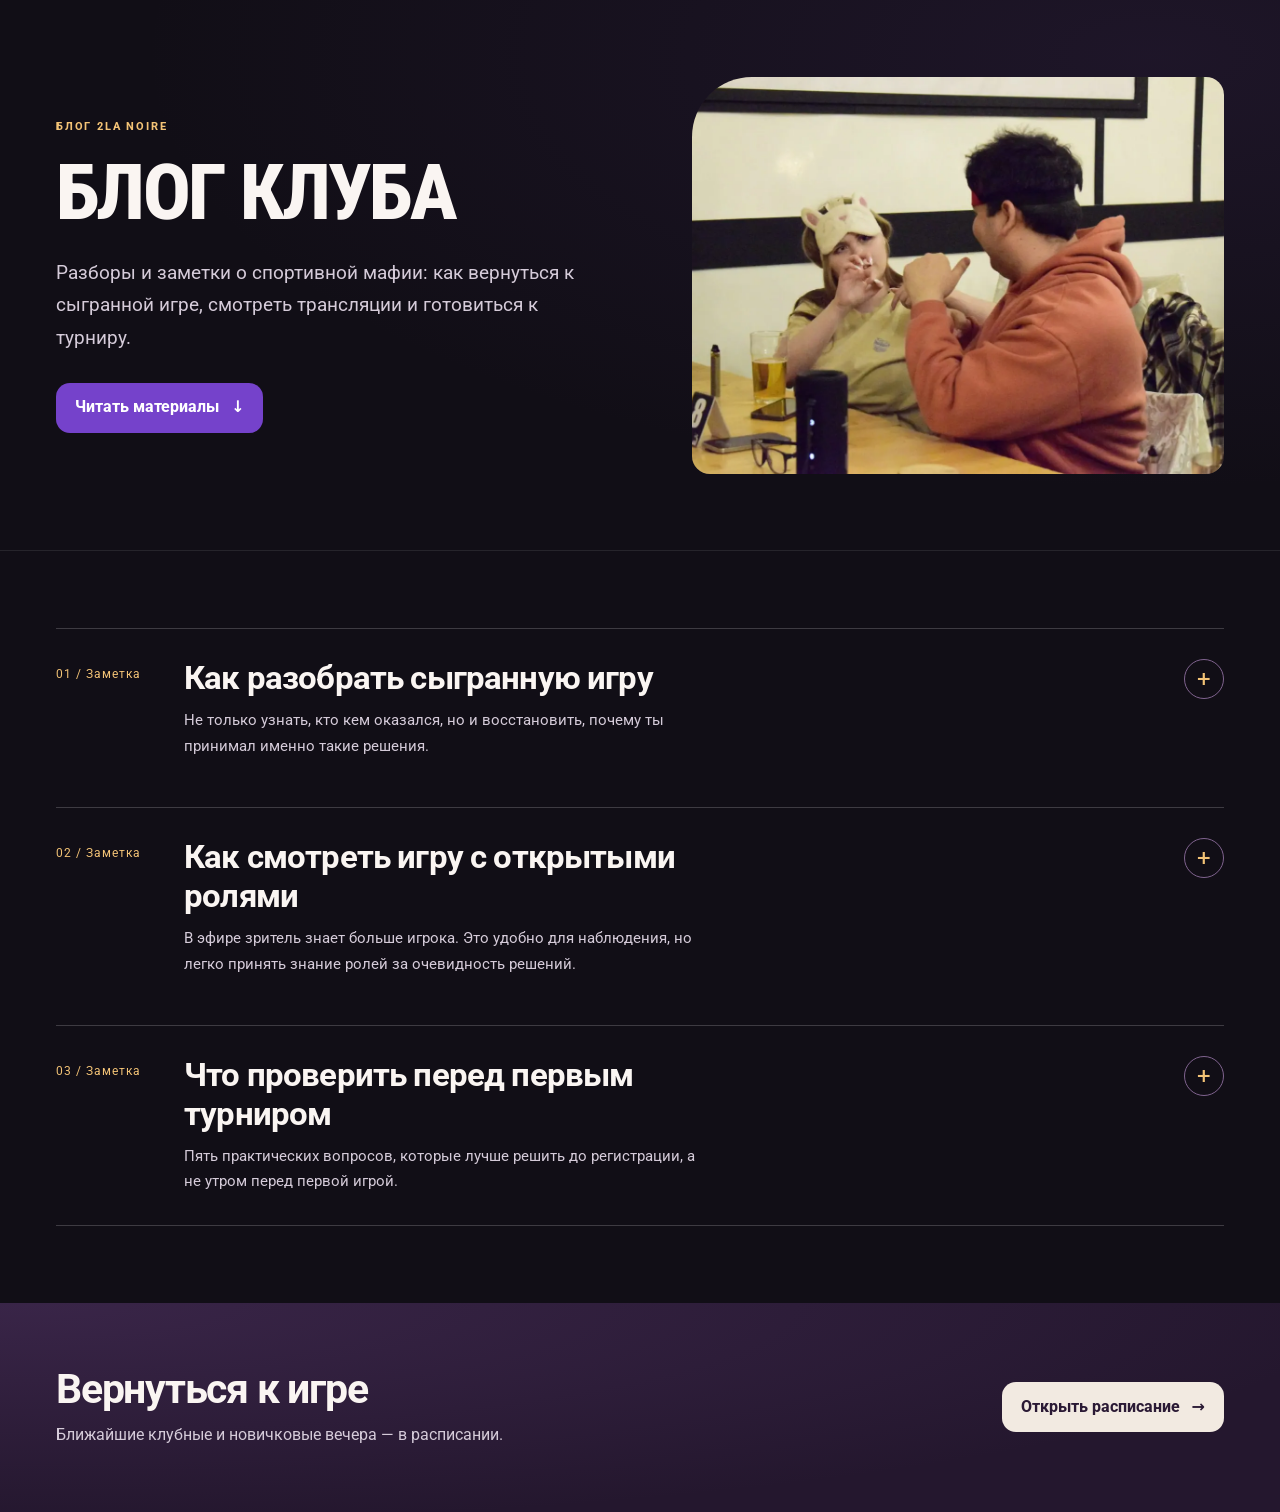
==== commit 3ae0f9a2: "Обновить девять внутренних страниц в стиле главной и записи" ====
--- a/blog/index.html
+++ b/blog/index.html
@@ -4,33 +4,30 @@
   <meta charset="utf-8">
   <meta name="viewport" content="width=device-width, initial-scale=1">
   <title>Блог клуба — 2LA noire</title>
-  <meta name="description" content="Пишем о том, что обсудить после игры, на что смотреть в эфире и как собраться на первый турнир.">
+  <meta name="description" content="Как разобрать свою игру, смотреть мафию с открытыми ролями и подготовиться к первому турниру. Заметки 2LA noire.">
   <link rel="canonical" href="https://2lamafia.ru/blog/">
+  <meta property="og:type" content="website">
+  <meta property="og:locale" content="ru_RU">
+  <meta property="og:site_name" content="2LA noire">
+  <meta property="og:title" content="Блог клуба — 2LA noire">
+  <meta property="og:description" content="Как разобрать свою игру, смотреть мафию с открытыми ролями и подготовиться к первому турниру. Заметки 2LA noire.">
+  <meta property="og:url" content="https://2lamafia.ru/blog/">
+  <meta property="og:image" content="https://2lamafia.ru/img/evenings/club-01.webp">
   <link rel="icon" href="/img/favicon.png" type="image/png">
+  <link rel="apple-touch-icon" href="/img/apple-touch-icon.png">
   <link rel="stylesheet" href="/site.css">
+  <link rel="stylesheet" href="/interior.css">
   <script src="/welcome.js" defer></script>
   <script src="/cms.js" defer></script>
   <script src="/account.js" defer></script>
 </head>
-<body>
+<body class="interior interior-blog">
   <!-- include: header -->
-  <main id="content">
-    <section class="section page-opening club-section">
-      <div class="section-inner">
-        <h1>Блог клуба</h1>
-        <p class="section-copy">Пишем о том, что обсудить после игры, на что смотреть в эфире и как собраться на первый турнир.</p>
-
-        <figure class="club-feature">
-          <img src="/img/evenings/club-01.webp" width="1280" height="853" alt="Двое игроков общаются жестами за столом">
-          <figcaption>Двое игроков общаются жестами за столом</figcaption>
-        </figure>
-        <div class="club-grid">
-          <article><h2>Что вспомнить после игры</h2><p>Вспомни одну речь, после которой поменял мнение об игроке. Какой аргумент сработал? Что ты знал в тот момент и что узнал только после игры? Такой разбор поможет в следующей игре точнее объяснить свою версию. <a class="text-link" href="/klubnye-igry/">Регулярные игры</a></p></article>
-          <article><h2>Как смотреть трансляцию</h2><p>Выбери одного игрока и выписывай, кого он считает красным и чёрным после каждой речи. Следи за голосованиями. Если эфир показывает роли, попробуй на время закрыть эту часть экрана: будет легче представить, какие выводы мог сделать сам стол.</p></article>
-          <article><h2>Что проверить перед первым турниром</h2><p>Прочитай регламент и найди три вещи: сколько игр, как начисляются баллы и когда нужно быть на месте. Если есть записи прошлых игр, посмотри, как судья проводит переголосование. <a class="text-link" href="/turniry/">О турнирах</a></p></article>
-        </div>
-      </div>
-    </section>
+  <main id="content" data-editorial>
+<section class="inner-hero page-opening"><div class="inner-shell inner-hero-grid">
+      <div><p class="inner-kicker">Блог 2LA noire</p><h1>Блог клуба</h1><p class="inner-lead">Разборы и заметки о спортивной мафии: как вернуться к сыгранной игре, смотреть трансляции и готовиться к турниру.</p><div class="inner-actions"><a class="primary-button" href="#journal">Читать материалы <span aria-hidden="true">↓</span></a></div></div>
+      <figure class="inner-photo "><img src="/img/evenings/club-01.webp" width="1280" height="853" alt="Двое игроков общаются жестами за столом" fetchpriority="high"></figure>
+    </div></section><section class="inner-section" id="journal"><div class="inner-shell"><div class="journal-list"><details class="journal-entry" id="review"><summary><span class="journal-number">01 / Заметка</span><div><h2>Как разобрать сыгранную игру</h2><p class="journal-deck">Не только узнать, кто кем оказался, но и восстановить, почему ты принимал именно такие решения.</p></div><span class="journal-toggle" aria-hidden="true"></span></summary><div class="journal-body"><p>После раскрытия ролей всё выглядит проще. Чужая речь кажется очевидной ложью, а пропущенная проверка — готовым ответом. Но за столом у тебя этой информации не было. Поэтому полезнее разбирать не то, что теперь понятно всем, а то, на чём ты основывался во время игры.</p><h3>Выбери один момент</h3><p>Необязательно пересказывать весь вечер. Возьми решение, которое хочется понять: почему поверил игроку, выставил определённого человека или отдал решающий голос. Вспомни свою версию до этого момента и что именно её изменило.</p><ul><li>Что ты знал тогда — без информации, открывшейся после игры?</li><li>Какая речь, проверка или голосование повлияли на решение?</li><li>Какие другие варианты ты рассматривал и почему от них отказался?</li><li>Что ты бы сохранил в своём решении, даже зная итог игры?</li></ul><h3>Спроси другую сторону</h3><p>Соперник может рассказать, какую задачу пытался тебе задать. Иногда то, что выглядело продуманным ходом, оказывается ошибкой, а убедительный аргумент — случайной фразой. В этом и интерес разбора с живыми людьми: узнаёшь не только роли, но и их замысел.</p><p>Посмотреть опубликованные итоги вечеров можно в разделе <a href="/klubnye-igry/">клубных игр</a>, свои результаты — в <a href="https://app.2lamafia.ru/player">личном кабинете</a>.</p></div></details><details class="journal-entry" id="broadcast"><summary><span class="journal-number">02 / Заметка</span><div><h2>Как смотреть игру с открытыми ролями</h2><p class="journal-deck">В эфире зритель знает больше игрока. Это удобно для наблюдения, но легко принять знание ролей за очевидность решений.</p></div><span class="journal-toggle" aria-hidden="true"></span></summary><div class="journal-body"><p>Когда роли видны на экране, хочется сразу оценивать, кто правильно нашёл мафию, а кто ошибся. Более интересный способ смотреть — выбрать одного игрока и следить за тем, как меняется его версия.</p><h3>Смотри с его места</h3><p>После каждой речи отмечай, кому выбранный игрок доверяет, кого подозревает и что называет причиной. Следи не только за словами, но и за выставлениями и голосами: они показывают, какие решения человек действительно принимает.</p><p>Важный вопрос — что он мог знать в этот момент. Зрителю уже показали карту, а игрок видел только речь и действия. Если получается скрыть плашку с ролями, попробуй посмотреть часть игры без неё, а потом сравни впечатления.</p><h3>Отделяй замысел от результата</h3><p>Удачное голосование не всегда означает, что у игрока была правильная версия всей игры. И наоборот: человек может верно найти мафию, но не убедить остальных. Интересно смотреть, где разошлись его собственный вывод и решение стола.</p><p>Если какой-то момент вызывает спор, вернись к предыдущим речам. Часто причина решения появилась раньше, чем само решение стало заметно зрителю.</p></div></details><details class="journal-entry" id="first-tournament"><summary><span class="journal-number">03 / Заметка</span><div><h2>Что проверить перед первым турниром</h2><p class="journal-deck">Пять практических вопросов, которые лучше решить до регистрации, а не утром перед первой игрой.</p></div><span class="journal-toggle" aria-hidden="true"></span></summary><div class="journal-body"><p>Спортивные правила за столом знакомы, но организация турниров различается. Начни с регламента конкретного соревнования: информация из анонса другого турнира может здесь не подойти.</p><ol><li><strong>Когда нужно быть на месте?</strong> Время регистрации и начало первой игры могут различаться. Посмотри также планируемое окончание и число игровых дней.</li><li><strong>Сколько игр входит в зачёт?</strong> Уточни число игр и порядок определения мест при равенстве баллов.</li><li><strong>Есть ли условия допуска?</strong> Рейтинг, опыт или другие требования должны быть понятны до записи.</li><li><strong>Как подтвердить участие?</strong> Проверь стоимость, срок оплаты и способ связи с организатором.</li><li><strong>Что делать при изменении планов?</strong> Узнай порядок отмены записи, особенно если для участия нужна предоплата.</li></ol><p>Если регламент не отвечает на вопрос, напиши организатору. Это надёжнее, чем строить планы по чужому опыту с другого события.</p><p>Опубликованные результаты соревнований и ссылки для связи находятся на странице <a href="/turniry/">турниров</a>.</p></div></details></div></div></section><section class="inner-route"><div class="inner-shell inner-route-grid"><div><h2>Вернуться к игре</h2><p>Ближайшие клубные и новичковые вечера — в расписании.</p></div><div class="inner-actions"><a class="primary-button" href="/igry/">Открыть расписание <span aria-hidden="true">→</span></a></div></div></section>
   </main>
   <!-- include: footer -->
 </body>
--- a/site.css
+++ b/site.css
@@ -52,21 +52,26 @@
 }
 .section-copy { color: var(--muted); max-width: 55ch; margin: 20px 0 24px; line-height: 1.65; }
 
-.site-header { border-bottom: 1px solid #2a1e31; background: #110d16; }
-.header-inner { display: flex; align-items: center; justify-content: space-between; gap: 20px; min-height: 74px; }
+.site-header { border-bottom:1px solid #ffffff12; background:#110d16; }
+.header-inner { display:flex; align-items:center; justify-content:space-between; gap:24px; min-height:84px; }
 .brand { display: inline-flex; align-items: center; gap: 10px; min-width: max-content; }
 .brand-mark { display: grid; place-items: center; width: 44px; height: 58px; }
 .brand-logo { width: 38px; height: 56px; object-fit: contain; mix-blend-mode: screen; }
-.brand-name { font-size: 1.35rem; font-stretch: 82%; font-weight: 820; letter-spacing: -.035em; }
-.brand-name em { color: var(--muted); font-style: normal; font-weight: 450; }
-.main-nav, .header-actions, .account { display: flex; align-items: center; gap: clamp(10px, 1.9vw, 26px); }
-.main-nav a, .footer-inner nav a { color: var(--muted); font-size: .9rem; }
-.main-nav a:hover, .footer-inner nav a:hover { color: var(--text); text-decoration: underline; text-underline-offset: .25em; }
-.header-cta, .account a { display: inline-flex; align-items: center; justify-content: center; min-height: 44px; padding: 0 13px; border: 1px solid var(--line); border-radius: 8px; font-weight: 680; font-size: .86rem; white-space: nowrap; }
-.header-cta { color: var(--violet-light); border-color: #56387b; background: #29183e; }
-.main-nav a[aria-current] { color: var(--text); text-decoration: underline; text-underline-offset: .28em; }
-.account { gap: 8px; }
-.account a:hover, .header-cta:hover { border-color: var(--accent); }
+.brand-name { display:block; width:138px; height:24px; }
+.brand-wordmark { display:block; width:100%; height:100%; mix-blend-mode:screen; }
+.main-nav { display:flex; align-items:center; gap:3px; padding:5px; border:1px solid #ffffff12; border-radius:17px; background:#ffffff04; }
+.main-nav a { display:inline-flex; align-items:center; justify-content:center; min-height:42px; padding:10px 13px; border-radius:12px; color:var(--muted); font-size:.84rem; font-weight:600; line-height:1.2; white-space:nowrap; transition:background-color .18s,color .18s; }
+.main-nav a:hover,.main-nav a[aria-current] { background:#ffffff0d; color:var(--text); }
+.main-nav .nav-booking { background:#7542cb; color:#fff; }
+.main-nav .nav-booking:hover,.main-nav .nav-booking[aria-current] { background:#8655d7; color:#fff; }
+.header-actions,.account { display:flex; align-items:center; gap:8px; }
+.account a { display:inline-flex; align-items:center; justify-content:center; gap:10px; min-height:46px; padding:11px 16px; border:1px solid transparent; border-radius:14px; background:#f2eae1; color:#25182e; font-size:.84rem; font-weight:700; line-height:1.3; white-space:nowrap; transition:background-color .18s,border-color .18s; }
+.account a:hover { background:#fff8ef; }
+.account svg { width:17px; height:17px; flex:none; }
+.account .account-crm { border-color:#ffffff25; background:#ffffff04; color:var(--muted); }
+.account .account-crm:hover { border-color:#ac87d4; background:#372444; color:#fff; }
+.account-label-short { display:none; }
+#page-top { scroll-margin-top:0; }
 
 .hero {
   overflow: clip;
@@ -104,20 +109,12 @@
 .hero-slide:nth-child(2) img { object-position: center 45%; }
 .hero-slide:nth-child(3) img { object-position: center 41%; }
 .hero-slide:nth-child(4) img { object-position: center 57%; }
-.hero-photo-bar { display: flex; align-items: center; justify-content: space-between; gap: 8px; padding: 6px 12px 6px 16px; background: var(--surface); border-top: 1px solid var(--line); }
-.hero-photo-bar a { display: inline-flex; align-items: center; gap: 8px; min-height: 44px; color: var(--text); font-size: .86rem; font-weight: 640; }
-.hero-photo-bar a:hover { text-decoration: underline; text-underline-offset: 3px; }
-.hero-photo-controls { display: flex; align-items: center; gap: 7px; }
-.hero-photo-controls button { display: grid; place-items: center; width: 44px; height: 44px; padding: 0; background: transparent; color: var(--text); border: 1px solid var(--line); border-radius: 50%; cursor: pointer; font: inherit; font-size: 1.08rem; }
-.hero-photo-controls button:hover { background: var(--ink-raised); }
-.hero-photo-count { min-width: 3ch; text-align: center; color: var(--muted); font-size: .79rem; white-space: nowrap; font-variant-numeric: tabular-nums; }
 @media (prefers-reduced-motion: no-preference) {
   .hero-copy, .hero-visual { animation: hero-appear .56s ease-out both; }
   .hero-visual { animation-delay: .06s; }
   .hero-slide:not(:first-child) img { animation: photo-appear .32s ease-out both; }
   .photo img { transition: transform .3s ease-out; }
-  .primary-button, .secondary-button, .hero-photo-controls button { transition: background-color .18s ease, border-color .18s ease; }
-  .button-arrow { transition: transform .18s ease-out; }
+  .primary-button, .secondary-button,   .button-arrow { transition: transform .18s ease-out; }
   .primary-button:hover .button-arrow { transform: translateX(4px); }
 }
 @keyframes photo-appear {
@@ -203,31 +200,74 @@
 .faq-list summary { padding: 13px 0; font-weight: 680; }
 .faq-list p { margin: 0 0 15px; color: var(--muted); }
 
-footer { border-top: 1px solid var(--line); }
-.footer-inner { display: flex; align-items: center; justify-content: space-between; gap: 12px 24px; padding-block: 25px; }
-.footer-inner nav { display: flex; flex-wrap: wrap; gap: 12px 24px; }
-.footer-inner p { color: var(--muted); margin: 0; }
+.site-footer { position:relative; border-top:1px solid #ffffff18; background:radial-gradient(ellipse at 0 0,#54317436,transparent 65%),#110d16; }
+.footer-inner { display:grid; grid-template-columns:minmax(0,1.2fr) minmax(0,.7fr) minmax(0,1fr); align-items:start; gap:clamp(28px,5vw,76px); padding-block:clamp(44px,6vw,76px) 44px; }
+.footer-inner > * { min-width:0; }
+.footer-brand .brand-name { width:200px; height:35px; }
+.footer-description { max-width:24ch; margin:22px 0 26px; color:var(--muted); font-size:clamp(1.1rem,1.7vw,1.4rem); line-height:1.5; letter-spacing:-.015em; }
+.footer-write { display:inline-flex; align-items:center; justify-content:space-between; gap:24px; min-height:54px; max-width:100%; padding:14px 18px; border:1px solid #fff0; border-radius:14px; background:#f2eae1; color:#2b1936; font-size:.9rem; font-weight:700; line-height:1.4; }
+.footer-write:hover { background:#fff7ed; }
+.footer-write svg,.footer-location svg,.footer-bottom a svg { width:18px; height:18px; flex:none; }
+.footer-label { margin:0 0 20px; color:#bba7c8; font-size:.7rem; font-weight:750; line-height:1.5; letter-spacing:.14em; text-transform:uppercase; }
+.footer-page-links { display:grid; align-content:start; gap:0; }
+.footer-page-links a { display:flex; align-items:center; min-height:40px; width:fit-content; color:var(--muted); font-size:.95rem; line-height:1.4; }
+.footer-page-links a:hover { color:var(--link); text-decoration:underline; text-underline-offset:5px; }
+.footer-socials { display:grid; grid-template-columns:repeat(2,minmax(0,1fr)); gap:12px; }
+.footer-social { display:grid; grid-template-columns:minmax(0,1fr) 18px; align-content:space-between; gap:20px 10px; min-height:118px; padding:18px 16px; border:1px solid #ffffff1f; border-radius:16px; background:linear-gradient(145deg,#ffffff08,#ffffff02); transition:border-color .18s,background-color .18s; }
+.footer-social:hover { border-color:#b38bda; background-color:#44265555; }
+.footer-social-icon { width:27px; height:27px; color:#d5b9f2; }
+.footer-social-arrow { width:18px; height:18px; align-self:start; color:#bba7c8; }
+.footer-social span { grid-column:1 / -1; color:var(--text); font-size:.9rem; font-weight:600; line-height:1.45; }
+.footer-location { display:inline-flex; align-items:center; gap:18px; min-height:44px; margin-top:18px; color:var(--muted); font-size:.85rem; }
+.footer-location:hover { color:var(--link); }
+.footer-bottom { border-top:1px solid #ffffff12; }
+.footer-bottom-inner { display:flex; align-items:center; justify-content:space-between; gap:16px; min-height:76px; color:#ae9fb8; font-size:.78rem; }
+.footer-bottom a { display:inline-flex; align-items:center; gap:14px; min-height:44px; }
+.footer-bottom a:hover { color:var(--text); }
 
 @media (min-width: 1241px) {
   .site-header { position: sticky; top: 0; z-index: 10; background: #110d16ed; backdrop-filter: blur(10px); }
-  :target { scroll-margin-top: 94px; }
+  :target { scroll-margin-top: 104px; }
 }
 @media (max-width: 1240px) {
-  .header-inner { flex-wrap: wrap; gap: 0 12px; padding-block: 10px 4px; }
-  .header-inner .main-nav { order: 3; width: 100%; justify-content: flex-start; flex-wrap: wrap; gap: 0 18px; }
-  .header-inner .main-nav a { display: inline-flex; align-items: center; min-height: 44px; }
+  .header-inner { flex-wrap:wrap; gap:12px 16px; min-height:0; padding-block:12px; }
+  .header-inner .main-nav { order:3; display:grid; grid-template-columns:repeat(6,minmax(0,1fr)); width:100%; }
+  .header-inner .main-nav a { min-width:0; min-height:44px; padding:8px; text-align:center; white-space:normal; }
+}
+@media (max-width:900px) {
+  .footer-inner { grid-template-columns:repeat(2,minmax(0,1fr)); gap:36px; }
+  .footer-brand-block { grid-column:1 / -1; }
+  .footer-description { margin-block:18px 22px; }
 }
 @media (max-width: 760px) {
   .hero-layout, .section-heading, .about-layout, .place-layout, .rating-layout, .faq-layout { grid-template-columns: minmax(0, 1fr); }
   .hero-slide img { aspect-ratio: 1.56; }
   .photo-grid { grid-template-columns: repeat(2, minmax(0, 1fr)); gap: 8px; }
   .steps { grid-template-columns: minmax(0, 1fr); gap: 18px; margin-top: 25px; }
-  .footer-inner { align-items: flex-start; flex-wrap: wrap; }
+  .header-inner .main-nav { grid-template-columns:repeat(3,minmax(0,1fr)); }
+  .account-crm span { display:none; }
+  .account .account-crm { width:46px; padding:0; }
+}
+@media (max-width:560px) {
+  .footer-inner { grid-template-columns:minmax(0,1fr); }
+  .footer-brand-block { grid-column:auto; }
+  .footer-page-links { grid-template-columns:repeat(2,minmax(0,1fr)); gap:0 24px; }
+  .footer-page-links a { min-height:44px; }
+  .footer-write { width:100%; }
+  .footer-label { margin-bottom:14px; }
 }
 @media (max-width: 440px) {
-  .header-cta { display: none; }
-  .header-inner .main-nav a { font-size: .85rem; }
-  .header-inner .main-nav { column-gap: clamp(8px, 3.2vw, 14px); }
+  .brand { gap:8px; }
+  .brand-mark { width:30px; height:44px; }
+  .brand-logo { width:29px; height:43px; }
+  .brand-name { width:100px; height:18px; }
+  .header-inner { column-gap:12px; }
+  .header-inner .main-nav a { font-size:.8rem; padding-inline:6px; }
+  .account { gap:6px; }
+  .account a { min-height:44px; padding:10px 12px; font-size:.8rem; border-radius:12px; }
+  .account .account-crm { width:44px; padding:0; }
+  .account-cabinet .account-label-long,.account-cabinet .account-arrow { display:none; }
+  .account-cabinet .account-label-short { display:inline; }
   .photo-dialog { padding: 8px; }
   .photo-dialog[open] { grid-template-columns: 44px minmax(0, 1fr) 44px; }
 }
@@ -283,20 +323,6 @@
 }
 .player-paths h2 { font-size: clamp(1.65rem, 3.5vw, 3rem); text-wrap: wrap; }
 .player-paths .secondary-button { margin-top: auto; }
-.header-cta, .header-actions .account a, .footer-inner nav a {
-  border-radius: 999px;
-  padding-inline: 16px;
-}
-.footer-inner nav { gap: 8px; }
-.footer-inner nav a {
-  display: inline-flex;
-  align-items: center;
-  min-height: 44px;
-  border: 1px solid var(--line);
-  background: var(--ink-raised);
-}
-.footer-inner nav a:hover { border-color: var(--violet-light); }
-
 .hero-layout { position: relative; isolation: isolate; min-height: clamp(490px, 58vw, 700px); align-content: center; }
 .hero-copy { z-index: 1; padding: 38px 12px 88px; pointer-events: none; }
 .hero-copy a { pointer-events: auto; }
@@ -304,7 +330,6 @@
 .hero-slide { position: relative; }
 .hero-slide::after { content: ""; position: absolute; inset: 0; background: linear-gradient(#100d1578, #100d15c9); }
 .hero-slide img { width: 100%; height: 100%; object-position: center 57%; }
-.hero-photo-bar { position: relative; }
 .hero-lead { color: var(--text); }
 .first-visit-photo { grid-template-columns: repeat(3, minmax(0, 1fr)); gap: clamp(6px, 2vw, 20px); background: none; }
 .first-visit-photo img { width: 100%; max-height: none; }
@@ -364,3 +389,592 @@
   object-fit: cover;
   object-position: top center;
 }
+
+/* Hero as a full-width banner with photos that change by themselves (owner, 2026-11-13). */
+.hero { position: relative; display: grid; align-items: center; min-height: clamp(520px, 88svh, 840px); padding: 0; overflow: clip; background: #100c15; }
+.hero-visual { position: absolute; inset: 0; min-width: 0; border: 0; border-radius: 0; box-shadow: none; background: #100c15; overflow: hidden; display: block; }
+.hero-slide { position: absolute; inset: 0; margin: 0; opacity: 0; transition: opacity 1.4s ease; }
+.hero-slide.is-active { opacity: 1; }
+.hero-slide::after { content: ""; position: absolute; inset: 0; background: linear-gradient(#100d1566, #100d15b8 55%, #100d15e6); }
+.hero-slide img { position: absolute; inset: 0; width: 100%; height: 100%; aspect-ratio: auto; object-fit: cover; }
+.hero-slide:not(:first-child) img { animation: none; }
+.hero-layout { position: relative; z-index: 1; width: 100%; min-height: 0; padding: clamp(64px, 11vw, 120px) 0 clamp(96px, 12vw, 130px); }
+.hero-copy { padding: 0 12px; }
+.hero-footer { position: absolute; z-index: 2; inset: auto 0 0 0; display: flex; align-items: center; justify-content: space-between; gap: 12px; padding: 10px max(var(--gutter), 12px) 14px; }
+.hero-photo-link { display: inline-flex; align-items: center; gap: 8px; min-height: 44px; color: var(--text); font-size: .86rem; font-weight: 640; }
+.hero-photo-link:hover { text-decoration: underline; text-underline-offset: 3px; }
+.hero-dots { display: flex; align-items: center; }
+.hero-dots button { display: grid; place-items: center; width: 32px; height: 44px; padding: 0; background: none; border: 0; cursor: pointer; }
+.hero-dots button::before { content: ""; width: 9px; height: 9px; border-radius: 50%; background: #ffffff59; transition: background-color .2s ease, transform .2s ease; }
+.hero-dots button[aria-current="true"]::before { background: #fff; transform: scale(1.25); }
+.hero-dots button:focus-visible { outline: 2px solid var(--link); outline-offset: -4px; border-radius: 8px; }
+@media (prefers-reduced-motion: reduce) { .hero-slide { transition: none; } }
+@media (max-width: 480px) { .hero { min-height: 480px; } }
+.hero-lead { text-wrap: balance; }
+
+/* Home: introduce the sport before inviting a new visitor to join. */
+.hero h1 { font-size: clamp(2.4rem, 7.7vw, 6.8rem); line-height: .96; letter-spacing: -.035em; }
+.hero-lead { max-width: 35ch; margin-top: clamp(22px, 3.2vw, 42px); font-size: clamp(1.3rem, 2.5vw, 2.05rem); font-weight: 640; letter-spacing: -.025em; }
+.hero-note { margin: 8px auto 0; color: #eee7f0d6; font-size: clamp(.88rem, 1.3vw, 1.03rem); }
+.hero-actions { margin-top: clamp(24px, 3.2vw, 42px); }
+.hero-slide::after { background: linear-gradient(180deg, #100d157a 0%, #100d15b5 52%, #100d15e8 100%); }
+.section-kicker { margin: 0 0 14px; color: var(--link); font-size: .78rem; letter-spacing: .15em; font-weight: 750; text-transform: uppercase; }
+.sport-intro { background: #16111d; }
+.sport-layout, .place-story { display: grid; grid-template-columns: minmax(0, 1fr) minmax(0, .9fr); align-items: center; gap: clamp(28px, 5vw, 88px); }
+.sport-layout h2, .place-story h2 { max-width: 13ch; }
+.sport-photo { margin: 0; overflow: hidden; border-radius: 22px; background: var(--surface); }
+.sport-photo img { width: 100%; height: clamp(300px, 36vw, 520px); object-fit: cover; }
+.sport-photo figcaption { padding: 10px 16px; font-size: .84rem; color: var(--muted); }
+.club-intro { max-width: 72ch; }
+.club-path-grid article { display: flex; flex-direction: column; align-items: flex-start; min-height: 285px; background: #21182c; }
+.club-path-grid article p { flex: 1; }
+.path-number { display: block; margin-bottom: 26px; color: var(--link); font-size: .85rem; font-weight: 750; letter-spacing: .1em; }
+.club-place { background: #151019; }
+.place-story > img { width: 100%; max-height: 520px; object-fit: cover; object-position: center 35%; border-radius: 22px; }
+.place-address { margin: 20px 0 8px; font-weight: 660; }
+.player-paths h3 { margin: 0; font-size: clamp(1.45rem, 3vw, 2.3rem); line-height: 1.1; letter-spacing: -.025em; }
+.player-paths .section-copy { margin-top: 16px; }
+.next-evening .section-kicker { margin-bottom: 10px; }
+@media (max-width: 760px) {
+  .sport-layout, .place-story { grid-template-columns: minmax(0, 1fr); }
+  .sport-photo img { height: auto; max-height: 390px; }
+  .place-story > img { max-height: 350px; }
+  .club-path-grid article { min-height: 0; }
+}
+@media (max-width: 480px) {
+  .hero h1 { font-size: clamp(2.3rem, 10.2vw, 3.8rem); }
+  .hero-note { max-width: 30ch; }
+  .sport-photo, .place-story > img { border-radius: 14px; }
+}
+
+/* Editorial homepage, 2026. Chapter links are always ordinary anchors if JS is unavailable. */
+.chapter-nav { position:static; background:#15101d; border-block:1px solid #ffffff1b; }
+.chapter-nav-inner { width: 100%; max-width: 1380px; margin: 0 auto; padding: 0 var(--gutter); min-height: 58px; display: flex; align-items: center; gap: clamp(8px, 2.4vw, 35px); overflow-x: auto; scrollbar-width: none; }
+.chapter-nav-inner::-webkit-scrollbar { display: none; }
+.chapter-nav-inner a { position: relative; display: inline-flex; align-items: center; min-height: 48px; white-space: nowrap; color: #d1c7d8; font-size: .84rem; font-weight: 650; }
+.chapter-nav-inner a[aria-current="location"] { color: #fff; }
+.chapter-nav-inner a[aria-current="location"]::after { content:""; height: 2px; position: absolute; inset: auto 0 0; background: var(--link); }
+.chapter-nav-brand { color: var(--link); font-size: .77rem; font-weight: 800; letter-spacing: .13em; flex-shrink: 0; }
+.chapter-nav-inner .chapter-nav-join { margin-left: auto; color: var(--link); }
+#about,#sport,#whats-next,#club-place,#newcomers,#schedule { scroll-margin-top:110px; }
+.hero .eyebrow { letter-spacing: .24em; }
+.hero h1 { font-weight: 800; text-shadow: 0 7px 50px #0603098f; }
+.hero .primary-button { border-radius: 100px; padding-inline: 26px; }
+.hero-photo-link { letter-spacing: .03em; }
+.section:not(.next-evening) { padding-block: clamp(76px, 9.2vw, 148px); }
+.section h2 { text-wrap: pretty; }
+.game-intro { background: #110e16; }
+.game-intro h2 { color: var(--text); }
+.about-layout { align-items: start; grid-template-columns: minmax(0, .92fr) minmax(0, 1fr); gap: clamp(30px, 7vw, 130px); }
+.intro-sticky { position: sticky; top: 185px; }
+.intro-sticky .section-copy { max-width: 45ch; }
+.intro-image { position: relative; overflow: hidden; border-radius: 8px; margin-bottom: 45px; height: clamp(290px, 37vw, 510px); }
+.intro-image img { width: 100%; height: 100%; object-fit: cover; object-position: center 35%; }
+.intro-image::after { content: ""; position: absolute; inset: 45% 0 0; background: linear-gradient(transparent,#100d15a8); pointer-events:none; }
+.intro-image span { position: absolute; left: 22px; bottom: 20px; z-index: 1; color: white; font-size: .84rem; font-weight: 700; }
+.audience h3 { margin-bottom: 20px; font-size: 1.35rem; letter-spacing: -.03em; }
+.game-stages { gap: 0; margin: 0; }
+.game-stages li { padding: 20px 0 22px; border-left: 0; border-top: 1px solid #ffffff3b; display: grid; grid-template-columns: minmax(120px,.42fr) 1fr; gap: 18px; }
+.game-stages li::before { content: none; }
+.game-stages strong { color: var(--link); font-size: .88rem; }
+.game-stages span { font-size: 1rem; }
+.sport-intro { background: #211726; }
+.sport-layout { grid-template-columns: minmax(0, .9fr) minmax(0, 1.1fr); }
+.sport-photo { border-radius: 7px; transform: rotate(-1.2deg); }
+.sport-photo img { height: clamp(390px, 43vw, 630px); }
+.club-section { background: #110e16; }
+.journey-layout { display: grid; grid-template-columns: minmax(0, 1fr) minmax(0, 1.15fr); gap: clamp(26px, 6.5vw, 110px); margin-top: 58px; }
+.journey-visual { position: sticky; top: 174px; height: min(64vh, 640px); min-height: 360px; overflow: hidden; border-radius: 8px; }
+.journey-visual img { width: 100%; height: 100%; object-fit: cover; object-position: center; }
+.journey-visual::after { content: ""; position: absolute; inset: 50% 0 0; background: linear-gradient(transparent, #100d15b7); }
+.journey-visual span { position: absolute; z-index: 1; bottom: 24px; left: 24px; font-size: .94rem; font-weight: 660; }
+.club-path-grid { display: block; margin: 0; }
+.club-path-grid article { min-height: 0; border: 0; border-top: 1px solid #ffffff43; border-radius: 0; padding: 33px 0 42px; background: none; }
+.club-path-grid article:last-child { border-bottom: 1px solid #ffffff43; }
+.club-path-grid article h3 { font-size: clamp(1.8rem, 3vw, 3rem); letter-spacing: -.04em; }
+.club-path-grid article p { max-width: 40ch; }
+.path-number { margin-bottom: 20px; }
+.club-place { background: #211726; }
+.place-story { grid-template-columns: minmax(0, 1fr) minmax(0, .8fr); }
+.place-story > img { max-height: 670px; border-radius: 7px; }
+.first-visit { background: #120e18; }
+.player-paths > div { border-radius: 8px; border: 1px solid #ffffff28; background: #251a2e; }
+.player-paths > div:first-child { background: linear-gradient(140deg, #32213e, #1c1524); }
+.player-paths .secondary-button { border-radius: 100px; }
+.next-evening { background: #5b3893; border: 0; }
+.next-evening .section-kicker, .next-evening-date { color: #f1d6ff; }
+.next-evening .primary-button { border-radius: 100px; background: #fff; color: #24142e; box-shadow: none; }
+.next-evening .primary-button:hover { background: #f3e8ff; }
+.home-gallery { background: #100d15; }
+.editorial-gallery { grid-template-columns: 1fr .83fr 1fr; gap: clamp(10px,2vw,26px); }
+.editorial-gallery .photo-preview { border-radius: 7px; aspect-ratio: 3/4; }
+.editorial-gallery .photo-preview:nth-child(2) { transform: translateY(40px); }
+.editorial-gallery .photo-preview img { transition: transform .65s ease; }
+@media (hover:hover) and (prefers-reduced-motion:no-preference) {
+  .editorial-gallery .photo-preview:hover img { transform: scale(1.045); }
+}
+@media (min-width:1241px) { .site-header { z-index: 11; } }
+@media (max-width:900px) {
+  .about-layout, .sport-layout, .place-story { grid-template-columns: 1fr; }
+  .intro-sticky, .journey-visual { position: static; }
+  .journey-layout { grid-template-columns: 1fr; margin-top: 35px; }
+  .journey-visual { height: 330px; min-height: 0; }
+  .sport-photo { transform: none; }
+  .sport-photo img { height: 370px; }
+  .game-stages li { grid-template-columns: minmax(115px,.35fr) 1fr; }
+}
+@media (max-width:760px) {
+  .chapter-nav-inner { padding-inline: 14px; gap: 20px; }
+  .chapter-nav-brand { display: none; }
+  .chapter-nav-inner a { min-height: 50px; }
+  .chapter-nav-inner .chapter-nav-join { margin-left: 0; }
+  .section:not(.next-evening) { padding-block: 70px; }
+  .intro-image { height: 300px; margin-bottom: 30px; }
+  .club-path-grid article { padding: 25px 0 33px; }
+  .journey-visual { height: 260px; }
+  .editorial-gallery { grid-auto-columns: 79%; }
+  .editorial-gallery .photo-preview:nth-child(2) { transform: none; }
+  #about,#sport,#whats-next,#club-place,#newcomers,#schedule { scroll-margin-top: 74px; }
+}
+@media (max-width:390px) {
+  .game-stages li { grid-template-columns: 1fr; gap: 5px; }
+  .next-evening .primary-button { max-width: 100%; font-size: .84rem; }
+}
+@media (prefers-reduced-motion:reduce) {
+  .sport-photo,.editorial-gallery .photo-preview:nth-child(2) { transform: none; }
+  .editorial-gallery .photo-preview img { transition: none; }
+}
+
+/* Motion language for the homepage: animated only when JS adds motion-enabled.
+   Keep content fully visible without JS and for reduced-motion users. */
+@media (prefers-reduced-motion: no-preference) {
+  .motion-enabled [data-motion-section] .motion-enter {
+    opacity: 0;
+    transform: translate3d(0, 40px, 0);
+    transition: opacity .85s cubic-bezier(.2,.7,.2,1), transform .95s cubic-bezier(.16,1,.3,1);
+    transition-delay: var(--enter-delay, 0ms);
+  }
+  .motion-enabled [data-motion-section] .motion-enter.motion-visible {
+    opacity: 1;
+    transform: translate3d(0, 0, 0);
+  }
+  .motion-enabled .hero-copy > :not(.hero-decor) {
+    animation: motion-hero-up .9s cubic-bezier(.16,1,.3,1) both;
+  }
+  .motion-enabled .hero-copy > :nth-child(2) { animation-delay: .1s; }
+  .motion-enabled .hero-copy > :nth-child(3) { animation-delay: .22s; }
+  .motion-enabled .hero-copy > :nth-child(4) { animation-delay: .34s; }
+  .motion-enabled .hero-copy > :nth-child(5) { animation-delay: .42s; }
+  .motion-enabled .hero-copy > :nth-child(6) { animation-delay: .5s; }
+  @keyframes motion-hero-up { from { opacity: 0; transform: translateY(35px); } to { opacity: 1; transform: translateY(0); } }
+  .motion-enabled .hero-slide.is-active img { transform: scale(1.065); transition: transform 6.8s linear; }
+  .motion-enabled .hero-slide img { transform: scale(1); transition: transform 1.4s ease; }
+  .motion-enabled .motion-photo img, .motion-enabled .motion-place-photo {
+    transform: translate3d(0,var(--photo-shift,0px),0) scale(1.09);
+    transition: transform .12s linear;
+  }
+  .motion-enabled .editorial-gallery .photo-preview {
+    transition: transform .8s cubic-bezier(.2,.7,.2,1), opacity .8s ease;
+  }
+}
+.hero-decor { position: absolute; top: 0; right: 8px; color: #fff9; font-size: .75rem; letter-spacing: .2em; font-weight: 720; pointer-events: none; }
+.motion-photo { isolation: isolate; }
+.motion-photo img { will-change: auto; }
+[data-game-steps] li { position: relative; transition: background-color .35s ease, padding-left .35s ease; }
+[data-game-steps] li::after { content: ""; position: absolute; top: 0; left: 0; height: 2px; width: 0; background: var(--link); transition: width .7s cubic-bezier(.2,.7,.2,1); }
+[data-game-steps] li.is-current { background: linear-gradient(90deg,#8456b421,transparent 90%); padding-left: 15px; }
+[data-game-steps] li.is-current::after { width: 100%; }
+[data-game-steps] li.is-current strong { color: #f7d7ff; }
+[data-journey] article { transition: opacity .45s ease, padding-left .55s cubic-bezier(.2,.7,.2,1), background-color .35s ease; }
+[data-journey] article.is-current { padding-left: 18px; background: linear-gradient(90deg, #8757ad26, transparent 86%); }
+[data-journey] article.is-current .path-number { color: #f8d9ff; }
+[data-journey] article.is-current h3 { color: #fff; }
+.journey-visual::before { content: "●"; position: absolute; z-index: 2; top: 21px; left: 24px; font-size: 13px; color: #d9a9ff; text-shadow: 0 0 12px #e3afff; }
+.chapter-nav-inner a { transition: color .25s ease; }
+@media (max-width: 760px) {
+  .hero-decor { display: none; }
+  [data-game-steps] li.is-current { padding-left: 9px; }
+  [data-journey] article.is-current { padding-left: 10px; }
+}
+@media (prefers-reduced-motion: reduce) {
+  [data-game-steps] li, [data-game-steps] li::after, [data-journey] article,
+  .motion-photo img, .motion-place-photo { transition: none !important; transform: none !important; }
+}
+
+/* Editorial story imagery: distinct photographs for the three player stages. */
+.journey-visual .journey-photo-stack { position: absolute; inset: 0; overflow: hidden; }
+.journey-visual .journey-photo-stack .journey-shot {
+  position: absolute; inset: 0; width: 100%; height: 100%;
+  object-fit: cover; object-position: center 40%;
+  opacity: 0; pointer-events: none;
+  transition: opacity .7s ease, transform .7s ease;
+}
+.journey-visual .journey-photo-stack .journey-shot:first-child { object-position: center 36%; }
+.journey-visual .journey-photo-stack .journey-shot:last-child { object-position: center; }
+.journey-visual .journey-photo-stack .journey-shot.is-active { opacity: 1; }
+.journey-visual .journey-caption { font-size: clamp(1rem, 1.6vw, 1.4rem); font-weight: 740; bottom: 25px; }
+.journey-visual .journey-counter { position: absolute; top: 20px; right: 22px; z-index: 3; font-size: .78rem; font-weight: 760; color: #f4e8ff; letter-spacing: .12em; }
+.motion-enabled .journey-visual .journey-photo-stack .journey-shot {
+  transform: translate3d(0, var(--photo-shift, 0px), 0) scale(1.09);
+}
+@media (prefers-reduced-motion: reduce) {
+  .journey-visual .journey-photo-stack .journey-shot { transition: none; transform: none !important; }
+}
+
+/* The fixed story image is decorative and must never block header/navigation clicks. */
+.journey-visual { pointer-events: none; }
+
+/* Mobile-first editorial layout safeguards: keep readable cards and imagery
+   rather than squeezing desktop compositions into narrow viewports. */
+@media (max-width: 760px) {
+  .section-inner, .header-inner, .hero-copy, .about-layout > *,
+  .sport-layout > *, .journey-layout > *, .place-story > *,
+  .club-grid > *, .player-paths > * { min-width: 0; }
+
+  .section h2, .page-opening h1, .club-path-grid h3,
+  .club-grid h3 { overflow-wrap: break-word; }
+
+  .chapter-nav-inner { overscroll-behavior-x: contain; scroll-snap-type: x proximity; }
+  .chapter-nav-inner a { flex: 0 0 auto; scroll-snap-align: start; }
+
+  .editorial-gallery {
+    display: grid;
+    grid-template-columns: repeat(2, minmax(0, 1fr));
+    grid-auto-flow: row;
+    grid-auto-columns: auto;
+    overflow-x: visible;
+    scroll-snap-type: none;
+    gap: 12px;
+  }
+  .editorial-gallery .photo-preview,
+  .editorial-gallery .photo-preview:nth-child(2) {
+    min-width: 0;
+    transform: none;
+    aspect-ratio: 4 / 5;
+  }
+  .editorial-gallery .photo-preview:last-child { grid-column: 1 / -1; aspect-ratio: 16 / 9; }
+
+  /* Parallax is a desktop detail: it can jump and clip on touch screens. */
+  .motion-enabled .motion-photo img,
+  .motion-enabled .motion-place-photo,
+  .motion-enabled .journey-visual .journey-photo-stack .journey-shot {
+    transform: none;
+    transition: opacity .35s ease;
+  }
+  .journey-visual { overflow: hidden; }
+  .primary-button, .secondary-button { max-width: 100%; }
+}
+@media (max-width: 480px) {
+  .section-inner, .header-inner { --gutter: 18px; }
+  .section:not(.next-evening) { padding-block: 56px; }
+  .hero-copy { padding-inline: 2px; }
+  .hero-actions .primary-button { justify-content: center; }
+  .editorial-gallery { grid-template-columns: minmax(0, 1fr); }
+  .editorial-gallery .photo-preview,
+  .editorial-gallery .photo-preview:nth-child(2),
+  .editorial-gallery .photo-preview:last-child {
+    grid-column: auto;
+    aspect-ratio: 4 / 3;
+  }
+  .chapter-nav-inner { padding-inline: 18px; }
+  .photo-dialog[open] { grid-template-columns: 36px minmax(0, 1fr) 36px; }
+  .photo-dialog button { min-width: 36px; }
+}
+
+/* Mobile story composition (2026-11-14): editorial photos belong to
+   the stage being read. Desktop retains its scroll-synced sticky gallery. */
+.journey-mobile-photo { display: none; }
+
+@media (max-width: 760px) {
+  /* Five complete destinations, rather than a clipped horizontal strip. */
+  .chapter-nav-inner {
+    display: grid;
+    grid-template-columns: repeat(3, minmax(0, 1fr));
+    gap: 0 8px;
+    padding: 6px var(--gutter) 7px;
+    overflow-x: visible;
+    scroll-snap-type: none;
+  }
+  .chapter-nav-inner a {
+    min-width: 0;
+    min-height: 44px;
+    font-size: clamp(.72rem, 2.8vw, .84rem);
+    text-align: center;
+    justify-content: center;
+    white-space: normal;
+    line-height: 1.2;
+    scroll-snap-align: none;
+  }
+  .chapter-nav-inner .chapter-nav-join { margin-left: 0; }
+  #about, #sport, #whats-next, #club-place, #newcomers, #schedule {
+    scroll-margin-top:24px;
+  }
+
+  /* Large single image must not dominate multiple phone screens. */
+  .place-story > img {
+    display: block;
+    width: 100%;
+    height: clamp(235px, 74vw, 360px);
+    max-height: none;
+    border-radius: 12px;
+    object-fit: cover;
+    object-position: center 39%;
+  }
+
+  .journey-layout { display: block; margin-top: 24px; }
+  .journey-layout > .journey-visual { display: none; }
+  .club-path-grid article { padding-block: 22px 32px; }
+  .journey-mobile-photo {
+    display: block;
+    width: 100%;
+    align-self: stretch;
+    overflow: hidden;
+    margin: 18px 0 20px;
+    border-radius: 12px;
+    aspect-ratio: 4 / 3;
+    background: var(--surface);
+  }
+  .journey-mobile-photo img {
+    display: block;
+    width: 100%;
+    height: 100%;
+    object-fit: cover;
+    object-position: center 40%;
+  }
+  .journey-mobile-photo + p { margin-top: 0; }
+}
+@media (max-width: 390px) {
+  .chapter-nav-inner { gap: 0 5px; }
+  .chapter-nav-inner a { font-size: .72rem; }
+  .journey-mobile-photo { aspect-ratio: 5 / 4; }
+}
+
+/* Photo-led homepage. Approved copy stays in normal document flow. */
+.home-story .hero-lead { max-width: 40ch; font-size: clamp(1.15rem,2.2vw,1.85rem); line-height: 1.4; }
+.home-story .story-section { padding-block: clamp(60px,7vw,104px); }
+.home-story .story-heading { margin-bottom: clamp(26px,4vw,48px); }
+.home-story .story-heading :is(h2,h3) { overflow-wrap: break-word; text-wrap: balance; }
+.home-story .story-heading h2 { max-width: 24ch; font-size: clamp(2rem,4.7vw,4rem); line-height: 1.08; letter-spacing: -.025em; }
+.home-story .story-layout { display: grid; grid-template-columns: minmax(0,1fr) minmax(0,.9fr); align-items: start; gap: clamp(28px,5vw,76px); }
+.home-story :is(.story-layout,.intro-composition,.community-layout) > * { min-width: 0; }
+.home-story .story-copy { max-width: 60ch; color: var(--muted); font-size: clamp(1rem,1.3vw,1.125rem); line-height: 1.75; }
+.home-story .story-copy p { margin: 0 0 1.2em; }
+.home-story .story-copy p:last-child { margin-bottom: 0; }
+.home-story .story-copy p:first-of-type { color: var(--text); }
+.home-story .story-aside { border-left: 2px solid var(--line); padding-left: 20px; font-size: .95em; }
+.home-story .story-photo { position: sticky; top: 110px; align-self: start; margin: 0; overflow: hidden; border: 1px solid var(--line); border-radius: 16px; background: var(--surface); }
+.home-story .story-photo img { width: 100%; height: clamp(310px,34vw,490px); object-fit: cover; object-position: center 40%; }
+.home-story .story-photo figcaption { position: relative; padding: 12px 18px; color: var(--muted); font-size: .85rem; background: var(--surface); }
+.home-story .story-reverse { grid-template-columns: minmax(0,.9fr) minmax(0,1fr); }
+.home-story .story-reverse .story-copy { order: 2; }
+.home-story .story-reverse .story-photo { order: 1; }
+.home-story .story-links { display: flex; flex-wrap: wrap; gap: 6px 28px; margin-top: 22px; }
+.home-story .story-chapter { border: 0; }
+.home-story .story-chapter-game { background: #110e16; }
+.home-story .story-chapter-sport {
+  --text: #231829; --muted: #615565; --line: #c9bccc; --link: #603497; --surface: #e8ded6;
+  color: var(--text);
+  background: #f2eae1;
+  border-radius: 40px;
+}
+.home-story .story-chapter-community { background: #110e16; }
+.home-story .story-chapter > .story-section { border: 0; background: transparent; }
+.home-story .story-chapter > .story-section:first-child { padding-bottom: clamp(36px,5vw,72px); }
+.home-story .story-chapter > .story-continuation { padding-top: 0; }
+.home-story .story-continuation .story-heading { margin-bottom: 28px; }
+.home-story .story-continuation .story-heading::before { content: ""; display: block; width: 56px; height: 2px; margin-bottom: 24px; background: var(--link); }
+.home-story .story-continuation .story-heading h3 { max-width: 28ch; margin: 0; font-size: clamp(1.6rem,3.2vw,2.75rem); line-height: 1.15; letter-spacing: -.025em; }
+.home-story .story-copy .story-bridge { color: var(--text); margin-top: 28px; }
+
+/* The welcome is a photo composition, rather than an extra text chapter. */
+.home-story .home-intro { padding-block: clamp(48px,7vw,100px); background: radial-gradient(ellipse at 85% 40%,#44295d45,transparent 58%),#110e16; }
+.home-story .intro-composition { display: grid; grid-template-columns: minmax(0,1fr) minmax(0,1fr); align-items: center; gap: clamp(36px,6vw,90px); }
+.home-story .home-intro-copy { max-width: 62ch; }
+.home-story .home-intro h2 { margin: 0 0 28px; font-size: clamp(1.4rem,2.2vw,2rem); line-height: 1.15; letter-spacing: -.025em; text-transform: none; font-weight: 650; }
+.home-story .home-intro h2 span { display: block; margin-top: 8px; font-size: clamp(2.8rem,5.8vw,5.2rem); font-weight: 820; color: var(--link); letter-spacing: -.05em; }
+.home-story .home-intro p { margin: 0 0 18px; color: var(--muted); font-size: clamp(1rem,1.2vw,1.1rem); line-height: 1.75; }
+.home-story .home-intro p:first-of-type { color: var(--text); }
+.home-story .home-intro p:last-child { margin-bottom: 0; }
+.home-story .intro-collage { position: relative; min-height: 490px; isolation: isolate; }
+.home-story .intro-collage figure { position: absolute; margin: 0; overflow: hidden; box-shadow: 0 24px 70px #0005; }
+.home-story .intro-collage img { width: 100%; height: 100%; object-fit: cover; }
+.home-story .intro-main-photo { inset: 32px auto auto 1%; width: 90%; height: 380px; transform: rotate(-3deg); border-radius: 22px; border: 1px solid #ffffff24; z-index: 1; }
+.home-story .intro-main-photo img { object-position: center; }
+.home-story .intro-detail-photo { right: 0; bottom: 2px; width: 34%; height: 230px; transform: rotate(5deg); border: 7px solid #110e16; border-radius: 18px; z-index: 2; }
+.home-story .intro-detail-photo img { object-position: center 30%; }
+.home-story .intro-monogram { position: absolute; right: 12px; top: -32px; color: transparent; -webkit-text-stroke: 1px #d9b7ff36; font-size: clamp(7rem,13vw,12rem); font-weight: 850; letter-spacing: -.06em; line-height: 1; z-index: 0; pointer-events: none; }
+
+/* Chapter shortcuts stay at the start of the story, in normal document flow. */
+.home-story .chapter-nav { width: fit-content; max-width: calc(100% - 32px); margin: 16px auto; border: 1px solid #ffffff29; border-radius: 18px; overflow: hidden; }
+.home-story .chapter-nav-inner { min-height: 52px; gap: clamp(14px,2.4vw,34px); padding: 4px 24px; }
+.home-story .chapter-nav-inner a { min-height: 44px; }
+
+/* First chapter: a cinematic image opens the story, followed by two columns. */
+.home-story #about { padding-top: 40px; }
+.home-story .story-scene { position: relative; min-width: 0; margin-bottom: 42px; isolation: isolate; overflow: hidden; border-radius: 24px; background: #231829; }
+.home-story .story-scene .story-photo { position: relative; top: auto; border: 0; border-radius: 0; width: 100%; }
+.home-story .story-scene-photo img { height: clamp(420px,43vw,640px); object-position: center 36%; }
+.home-story .story-scene::after { content: ""; position: absolute; inset: 0; z-index: 1; pointer-events: none; background: linear-gradient(90deg,#100d15d6 0%,#100d1585 48%,#100d1510 100%),linear-gradient(0deg,#100d15b8,transparent 70%); }
+.home-story .story-scene .story-heading { position: absolute; inset: auto 6% 9%; margin: 0; z-index: 2; max-width: 75%; }
+.home-story .story-scene h2 { max-width: 20ch; font-size: clamp(2rem,5.5vw,5rem); color: #fff; }
+.home-story #about .story-columns { display: grid; grid-template-columns: repeat(2,minmax(0,1fr)); gap: 24px 48px; max-width: none; padding-inline: 3%; }
+.home-story .story-columns p { margin: 0; }
+.home-story .story-columns p:first-child { grid-column: 1 / -1; max-width: 56ch; font-size: clamp(1.25rem,2.2vw,1.85rem); line-height: 1.5; letter-spacing: -.015em; }
+
+/* A portrait and a typographic statement continue the same chapter. */
+.home-story #player .story-heading h3 { max-width: 18ch; font-size: clamp(2rem,4vw,3.6rem); line-height: 1.06; }
+.home-story #player .story-heading h3 span { color: var(--link); }
+.home-story #player .story-layout { grid-template-columns: minmax(0,.72fr) minmax(0,1fr); gap: clamp(36px,8vw,120px); }
+.home-story #player .story-photo { margin-top: 14px; border-radius: 80px 16px 16px; }
+.home-story #player .story-photo img { height: clamp(400px,42vw,590px); object-position: center 64%; }
+
+/* A lighter spread gives the hobby/sport chapter its own pace. */
+.home-story #whats-next .story-heading h2 { max-width: 24ch; text-transform: none; font-size: clamp(2.25rem,5.3vw,4.5rem); letter-spacing: -.04em; }
+.home-story #whats-next .story-photo { border-radius: 16px 80px 16px 16px; }
+.home-story #whats-next .story-photo img { height: clamp(420px,44vw,620px); object-position: center 48%; }
+.home-story #sport .story-photo { border: 0; box-shadow: 0 18px 45px #28172e18; }
+.home-story #sport .story-photo img { height: clamp(360px,35vw,510px); }
+.home-story #sport .story-photo figcaption { position: absolute; inset: auto 0 0; color: #fff; padding: 30px 18px 16px; background: linear-gradient(transparent,#110e16c9); }
+
+/* Community: one photo essay replaces a row of repeated text/photo blocks. */
+.home-story .community-layout { display: grid; grid-template-columns: minmax(0,.9fr) minmax(0,1.1fr); gap: clamp(32px,5vw,72px); align-items: start; }
+.home-story .community-story .story-heading h2 { max-width: 18ch; font-size: clamp(2rem,4vw,3.5rem); }
+.home-story .community-photos { padding-top: 14px; }
+.home-story .community-photos .story-group { position: relative; top: auto; border-radius: 20px; }
+.home-story .story-group img { height: auto; aspect-ratio: 16/10; object-position: center; }
+.home-story .story-gallery { margin-top: 24px; background: transparent; padding-bottom: 18px; }
+.home-story .story-gallery .gallery-heading { gap: 4px 16px; margin-bottom: 14px; }
+.home-story .story-gallery h3 { margin: 0; font-size: 1.05rem; line-height: 1.3; }
+.home-story .story-gallery .text-link { font-size: .85rem; }
+.home-story .editorial-gallery { grid-template-columns: 1fr .9fr 1fr; gap: 12px; }
+.home-story .editorial-gallery .photo-preview { aspect-ratio: 3/4; border-radius: 12px; }
+.home-story .editorial-gallery .photo-preview:nth-child(2) { transform: translateY(14px); }
+.home-story .editorial-gallery .photo-preview:last-child img { object-position: center 28%; }
+
+/* Closing invitation: two clear routes on a single colour field. */
+.home-story .story-chapter > .story-section.story-join { background: radial-gradient(ellipse at 0 0,#58327a,transparent 75%),#241530; padding-top: clamp(48px,6vw,80px); border-radius: 36px 36px 0 0; }
+.home-story .story-join .story-heading::before { display: none; }
+.home-story .story-join .story-heading h3 { font-size: clamp(2.2rem,5vw,4.3rem); letter-spacing: -.035em; }
+.home-story .story-join-intro { margin: 18px 0 0; color: var(--muted); font-size: 1.125rem; }
+.home-story .story-join-paths { display: grid; grid-template-columns: repeat(2,minmax(0,1fr)); gap: 40px; }
+.home-story .story-join-paths > div { display: flex; flex-direction: column; align-items: flex-start; border: 0; border-top: 1px solid #ffffff3b; border-radius: 0; background: transparent; padding: 28px 0 0; }
+.home-story .story-join-paths h4 { max-width: 18ch; margin: 0; font-size: clamp(1.45rem,2.6vw,2.1rem); line-height: 1.12; letter-spacing: -.025em; }
+.home-story .story-join-paths p { color: var(--muted); line-height: 1.7; margin: 18px 0 26px; flex: 1; max-width: 52ch; }
+.home-story .story-join-paths .text-link { margin-top: 10px; font-size: .95rem; }
+.home-story .primary-button,.home-story .secondary-button { transition: background-color .2s,border-color .2s; }
+.home-story #intro,.home-story #player { scroll-margin-top:110px; }
+
+@media (max-width:1240px) {
+  .home-story .story-photo { top:24px; }
+  .home-story :is(#intro,#about,#player,#whats-next,#sport,#club-place,#schedule) { scroll-margin-top:24px; }
+}
+@media (max-width:1000px) {
+  .home-story .intro-composition { gap: 32px; }
+  .home-story .intro-collage { min-height: 400px; }
+  .home-story .intro-main-photo { height: 300px; }
+  .home-story .intro-detail-photo { height: 190px; }
+  .home-story .community-layout { grid-template-columns: minmax(0,1fr); }
+  .home-story .community-photos { max-width: 100%; padding-top: 0; }
+}
+@media (max-width:900px) {
+  .home-story .story-layout,.home-story .story-reverse,.home-story #player .story-layout { grid-template-columns: minmax(0,1fr); }
+  .home-story .story-reverse .story-copy,.home-story .story-reverse .story-photo { order: initial; }
+  .home-story .story-copy { max-width: 65ch; }
+  .home-story .story-photo { position: relative; top: auto; width: 100%; }
+  .home-story .story-photo img { height: clamp(250px,45vw,390px); }
+  .home-story .story-scene-photo img { height: 420px; }
+  .home-story #player .story-photo img,.home-story #whats-next .story-photo img,.home-story #sport .story-photo img { height: clamp(280px,45vw,390px); }
+  .home-story .story-group img { height: auto; }
+}
+@media (max-width:760px) {
+  .home-story .intro-composition { display: grid; grid-template-columns: minmax(0,1fr); gap: 0; }
+  .home-story .home-intro-copy { display: contents; }
+  .home-story .home-intro h2 { order: 0; margin-bottom: 12px; }
+  .home-story .intro-collage { order: 1; width: 100%; max-width: 520px; justify-self: center; min-height: clamp(300px,78vw,410px); margin: 8px 0 24px; }
+  .home-story .intro-main-photo { height: 76%; top: 20px; }
+  .home-story .intro-detail-photo { height: 57%; width: 32%; border-width: 5px; }
+  .home-story .intro-monogram { font-size: clamp(6rem,30vw,10rem); top: 0; }
+  .home-story .home-intro p { order: 2; }
+  .home-story .chapter-nav { max-width: calc(100% - 24px); width: min(470px,calc(100% - 24px)); border-radius: 18px; }
+  .home-story .chapter-nav-inner { grid-template-columns: repeat(2,minmax(0,1fr)); gap: 0 8px; padding: 5px 14px; }
+  .home-story .chapter-nav-inner a { min-height: 44px; }
+  .home-story .story-chapter-sport { border-radius: 24px; }
+  .home-story #about { padding-top: 24px; }
+  .home-story .story-scene { border-radius: 16px; margin-bottom: 28px; }
+  .home-story .story-scene-photo img { height: clamp(300px,70vw,390px); object-position: 58% 35%; }
+  .home-story .story-scene::after { background: linear-gradient(0deg,#100d15eb,transparent 95%); }
+  .home-story .story-scene .story-heading { max-width: 100%; inset: auto 20px 24px; }
+  .home-story .story-scene h2 { font-size: clamp(1.8rem,5.5vw,2.5rem); }
+  .home-story .story-scene .section-kicker { font-size: .68rem; margin-bottom: 10px; }
+  .home-story #about .story-columns { grid-template-columns: minmax(0,1fr); gap: 22px; padding-inline: 0; }
+  .home-story .story-columns p:first-child { grid-column: auto; }
+  .home-story #player .story-photo { border-radius: 48px 12px 12px; }
+  .home-story #whats-next .story-photo { border-radius: 12px 48px 12px 12px; }
+  .home-story .story-photo img,.home-story #player .story-photo img,.home-story #whats-next .story-photo img,.home-story #sport .story-photo img { height: clamp(235px,68vw,350px); }
+  .home-story .story-scene-photo img { height: clamp(300px,70vw,390px); }
+  .home-story .story-group img { height: auto; }
+  .home-story .community-story,.home-story .community-photos { display: contents; }
+  .home-story .community-layout { gap: 24px; }
+  .home-story .community-story .story-heading { order: 0; margin: 0; }
+  .home-story .community-photos .story-group { order: 1; }
+  .home-story .community-story .story-copy { order: 2; }
+  .home-story .community-photos .story-gallery { order: 3; margin-top: 4px; }
+  .home-story .editorial-gallery { grid-template-columns: repeat(2,minmax(0,1fr)); gap: 12px; }
+  .home-story .editorial-gallery .photo-preview,.home-story .editorial-gallery .photo-preview:nth-child(2) { aspect-ratio: 4/5; transform: none; }
+  .home-story .editorial-gallery .photo-preview:last-child { grid-column: 1 / -1; aspect-ratio: 16/9; }
+  .home-story .story-join-paths { grid-template-columns: minmax(0,1fr); gap: 36px; }
+  .home-story .story-join-paths h4 { font-size: 1.7rem; }
+  .home-story #player { scroll-margin-top: 126px; }
+}
+@media (max-width:480px) {
+  .home-story .hero-layout { padding-block: 46px 96px; }
+  .home-story .hero-lead { max-width: 32ch; margin-top: 20px; }
+  .home-story .hero-actions { margin-top: 24px; }
+  .home-story .story-section { padding-block: 48px; }
+  .home-story .home-intro { padding-block: 40px; }
+  .home-story .story-photo { border-radius: 12px; }
+  .home-story .story-join-paths .primary-button,.home-story .story-join-paths .secondary-button { font-size: .92rem; }
+}
+@media (prefers-reduced-motion:reduce) {
+  .home-story .primary-button,.home-story .secondary-button { transition: none; }
+}
+
+/* Hero: a dedicated left text area keeps every slide clear of copy. */
+.home-story .hero {
+  min-height: clamp(540px,82svh,840px);
+  background: radial-gradient(ellipse at 3% 82%,#55317b38,transparent 48%),#110e16;
+}
+.home-story .hero-visual { left: 50%; }
+.home-story .hero-visual::after {
+  content: ""; position: absolute; inset: 0 auto 0 0; width: 11%; z-index: 1;
+  background: linear-gradient(90deg,#110e16,transparent); pointer-events: none;
+}
+.home-story .hero-slide::after { background: linear-gradient(180deg,#100d1508 30%,#100d154d 100%); }
+.home-story .hero-slide:nth-child(1) img { object-position: 58% 50%; }
+.home-story .hero-slide:nth-child(2) img { object-position: 50% 64%; }
+.home-story .hero-slide:nth-child(3) img { object-position: 50% 38%; }
+.home-story .hero-slide:nth-child(4) img { object-position: 50% 54%; }
+.home-story .hero-layout { display: block; max-width: 1380px; padding: clamp(64px,8vw,110px) var(--gutter) clamp(90px,9vw,130px); }
+.home-story .hero-copy { width: 45%; padding: 0; text-align: left; }
+.home-story .hero .eyebrow { margin-bottom: 22px; letter-spacing: .2em; }
+.home-story .hero h1 { font-size: clamp(2.65rem,6.2vw,5.8rem); line-height: .96; letter-spacing: -.035em; text-wrap: initial; }
+.home-story .hero h1 span { display: block; margin-top: .08em; }
+.home-story .hero-lead { max-width: 30ch; margin: 26px 0 0; color: var(--muted); font-size: clamp(1rem,1.4vw,1.2rem); font-weight: 450; letter-spacing: 0; line-height: 1.5; }
+.home-story .hero-actions { justify-content: flex-start; margin-top: 30px; }
+.home-story .hero .primary-button { padding-inline: 22px; }
+.home-story .hero-footer { padding-inline: max(var(--gutter),calc((100vw - 1380px)/2 + var(--gutter))); }
+@media (max-width:760px) {
+  .home-story .hero { display: flex; flex-direction: column; align-items: stretch; min-height: 0; }
+  .home-story .hero-layout { order: 0; width: 100%; padding: 30px var(--gutter) 28px; }
+  .home-story .hero-copy { width: 100%; }
+  .home-story .hero .eyebrow { margin-bottom: 14px; font-size: .72rem; }
+  .home-story .hero h1 { font-size: clamp(2.1rem,9.5vw,3.5rem); line-height: .98; }
+  .home-story .hero h1 span { display: inline; margin: 0; }
+  .home-story .hero-lead { margin-top: 16px; font-size: 1rem; }
+  .home-story .hero-actions { margin-top: 20px; }
+  .home-story .hero-visual { position: relative; inset: auto; order: 1; width: 100%; height: clamp(230px,64vw,380px); flex: none; }
+  .home-story .hero-visual::after { inset: 0 0 auto; width: 100%; height: 26%; background: linear-gradient(180deg,#110e16,transparent); }
+  .home-story .hero-slide::after { background: linear-gradient(0deg,#100d1529,transparent 65%); }
+  .home-story .hero-footer { position: relative; inset: auto; order: 2; padding: 6px var(--gutter); background: #110e16; }
+  .home-story .hero-photo-link { font-size: .8rem; }
+}
--- a/interior.css
+++ b/interior.css
@@ -0,0 +1,317 @@
+/* Inner pages share the homepage's type, colours and editorial rhythm. */
+.interior { background:#110e16; }
+.interior main { overflow:clip; }
+.interior .inner-shell { width:100%; max-width:1380px; margin-inline:auto; padding-inline:var(--gutter); }
+.interior .inner-hero { padding-block:clamp(38px,6vw,84px) clamp(42px,6vw,80px); background:radial-gradient(ellipse at 90% 10%,#52337233,transparent 62%); }
+.interior .inner-hero-grid { display:grid; grid-template-columns:minmax(0,1fr) minmax(0,.95fr); gap:clamp(32px,6vw,84px); align-items:center; }
+.interior .inner-kicker { margin:0 0 20px; color:var(--link); font-size:.71rem; font-weight:750; letter-spacing:.16em; line-height:1.5; text-transform:uppercase; }
+.interior h1 { margin:0; max-width:15ch; font:820 clamp(2.6rem,6vw,5.6rem)/.99 var(--font); font-stretch:80%; letter-spacing:-.035em; text-transform:uppercase; text-wrap:balance; }
+.interior .inner-lead { max-width:54ch; margin:26px 0 0; color:var(--muted); font-size:clamp(1.02rem,1.5vw,1.2rem); line-height:1.7; }
+.interior .inner-actions { display:flex; flex-wrap:wrap; align-items:center; gap:12px 24px; margin-top:28px; }
+.interior .primary-button { box-shadow:none; border-radius:14px; min-height:50px; }
+.interior .inner-actions .text-link { font-size:.9rem; }
+.interior .primary-button svg,.interior .text-link svg { width:18px; height:18px; flex:none; }
+.interior .inner-photo { min-width:0; margin:0; overflow:hidden; border-radius:18px 70px 18px 18px; background:var(--surface); }
+.interior .inner-photo img { width:100%; height:clamp(340px,36vw,500px); object-fit:cover; }
+.interior .inner-photo figcaption { padding:12px 18px; color:var(--faint); font-size:.77rem; }
+.interior .inner-photo-note { display:flex; justify-content:space-between; align-items:center; gap:16px; padding:15px 20px; background:#241a2f; color:var(--muted); font-size:.82rem; }
+.interior .inner-photo-note span:last-child { color:var(--link); }
+.interior .inner-section { padding-block:clamp(44px,6vw,84px); border-top:1px solid #ffffff17; }
+.interior .inner-heading { display:grid; grid-template-columns:minmax(0,1fr) minmax(0,.7fr); align-items:end; gap:24px 60px; margin-bottom:34px; }
+.interior .inner-heading h2,.interior .inner-section-title { margin:0; max-width:23ch; font-size:clamp(1.9rem,3.5vw,3.25rem); font-stretch:85%; font-weight:790; line-height:1.08; letter-spacing:-.03em; text-wrap:balance; }
+.interior .inner-heading p:not(.inner-kicker) { margin:0; max-width:50ch; color:var(--muted); line-height:1.75; }
+.interior .inner-heading .inner-kicker { margin-bottom:13px; }
+.interior .inner-copy { max-width:62ch; color:var(--muted); font-size:1.04rem; line-height:1.8; }
+.interior .inner-copy p { margin:0 0 1.2em; }
+.interior .inner-copy p:last-child { margin-bottom:0; }
+.interior .inner-index { display:flex; flex-wrap:wrap; gap:8px 26px; padding-block:20px; border-block:1px solid #ffffff20; margin-top:36px; }
+.interior .inner-index a { display:inline-flex; align-items:center; gap:12px; min-height:44px; color:var(--muted); font-size:.88rem; }
+.interior .inner-index a:hover { color:var(--link); }
+.interior .inner-index a span { color:var(--link); font-size:.7rem; }
+.interior .inner-paper { --text:#271b2f; --muted:#635669; --faint:#6a5871; --line:#cdbfce; --link:#633a97; --surface:#e8dfd8; background:#f2eae1; color:var(--text); border:0; border-radius:36px; }
+.interior .inner-paper .inner-kicker { color:#7346a6; }
+.interior .inner-paper .inner-photo { background:#e2d7d8; }
+.interior .inner-paper .text-link { color:#633a97; }
+.interior .inner-split { display:grid; grid-template-columns:minmax(0,1fr) minmax(0,1fr); align-items:center; gap:clamp(32px,7vw,100px); }
+.interior .inner-split .inner-copy { margin-top:22px; }
+.interior .inner-list { padding:0; margin:26px 0 0; list-style:none; }
+.interior .inner-list li { display:grid; grid-template-columns:32px minmax(0,1fr); gap:14px; padding:20px 0; border-top:1px solid var(--line); }
+.interior .inner-list .list-number { color:var(--link); font-size:.76rem; font-weight:750; padding-top:4px; }
+.interior .inner-list h3 { margin:0 0 6px; font-size:1.05rem; }
+.interior .inner-list p { margin:0; color:var(--muted); line-height:1.7; font-size:.95rem; }
+.interior .inner-route { padding-block:clamp(36px,5vw,64px); background:radial-gradient(ellipse at 2% 0,#64417c55,transparent 75%),#24172e; }
+.interior .inner-route-grid { display:grid; grid-template-columns:minmax(0,1fr) auto; align-items:center; gap:24px 50px; }
+.interior .inner-route h2 { margin:0 0 10px; font-size:clamp(1.8rem,3.2vw,2.75rem); letter-spacing:-.03em; line-height:1.12; }
+.interior .inner-route p { max-width:55ch; margin:0; color:var(--muted); }
+.interior .inner-route .inner-actions { margin:0; }
+.interior .inner-route .primary-button { background:#f2eae1; color:#2b1a35; }
+.interior .inner-route .primary-button:hover { background:#fff9f0; }
+.interior .inner-footer-links { display:flex; flex-wrap:wrap; gap:8px 24px; margin-top:24px; }
+.interior .inner-footer-links a { min-height:44px; display:inline-flex; align-items:center; color:var(--link); font-size:.88rem; }
+
+/* The first visit: one arrival photo, a timeline, then practical preparation. */
+.interior-newcomers .inner-hero .inner-photo img { object-position:center 66%; }
+.visit-facts { display:grid; grid-template-columns:repeat(3,minmax(0,1fr)); gap:20px; margin-top:42px; padding-block:24px; border-top:1px solid #ffffff25; }
+.visit-facts p { margin:0; font-size:.87rem; color:var(--muted); }
+.visit-facts strong { display:block; margin-bottom:4px; color:var(--text); font-size:1rem; font-weight:650; }
+.visit-timeline { display:grid; grid-template-columns:repeat(3,minmax(0,1fr)); gap:28px; counter-reset:visit; padding:0; margin:0; list-style:none; }
+.visit-timeline li { position:relative; border-top:1px solid #80648f; padding-top:22px; }
+.visit-timeline .visit-step { display:block; color:var(--link); font-size:.75rem; font-weight:750; letter-spacing:.08em; margin-bottom:28px; }
+.visit-timeline h3 { margin:0 0 12px; font-size:clamp(1.2rem,1.7vw,1.5rem); line-height:1.25; }
+.visit-timeline p { color:var(--muted); margin:0; line-height:1.75; }
+.visit-preparation .inner-photo { border-radius:70px 16px 16px; }
+.visit-preparation .inner-photo img { height:clamp(360px,40vw,520px); object-position:center 60%; }
+.visit-questions { display:grid; grid-template-columns:minmax(0,.65fr) minmax(0,1fr); gap:28px 70px; }
+.visit-questions h2 { max-width:13ch; }
+.interior .inner-faq details { border-top:1px solid var(--line); }
+.interior .inner-faq details:last-child { border-bottom:1px solid var(--line); }
+.interior .inner-faq summary { display:flex; justify-content:space-between; gap:20px; cursor:pointer; list-style:none; padding:20px 0; font-weight:650; }
+.interior .inner-faq summary::-webkit-details-marker { display:none; }
+.interior .inner-faq summary::after { content:'+'; flex:none; color:var(--link); font-size:1.2rem; font-weight:400; }
+.interior .inner-faq details[open] summary::after { content:'−'; }
+.interior .inner-faq p { max-width:60ch; color:var(--muted); margin:0 0 22px; line-height:1.8; }
+.interior .inner-faq a { color:var(--link); text-decoration:underline; text-underline-offset:4px; }
+.visit-next { display:grid; grid-template-columns:minmax(0,.7fr) minmax(0,1fr); gap:40px; align-items:center; }
+.visit-next .inner-photo { border-radius:16px; }
+.visit-next .inner-photo img { height:300px; object-position:center 46%; }
+
+/* Club hub: real results form the visual centre of the page. */
+.interior-club .inner-hero { padding-bottom:28px; }
+.club-intro { display:grid; grid-template-columns:minmax(0,1fr) minmax(0,.65fr); gap:32px 70px; align-items:end; max-width:none; }
+.club-intro h1 { max-width:13ch; }
+.club-intro .inner-lead { margin:0; }
+.interior .club-grid { margin:0; gap:20px; }
+.interior .club-grid > article { display:flex; flex-direction:column; min-width:0; padding:26px 24px 22px; background:linear-gradient(155deg,#ffffff06,transparent),#1a1322; border:1px solid #ffffff20; border-radius:22px; }
+.interior .club-grid > article:nth-child(2) { background:linear-gradient(155deg,#59367e55,transparent),#21172a; }
+.interior .club-grid h2 { margin:0 0 12px; font-size:clamp(1.35rem,2vw,1.8rem); line-height:1.16; letter-spacing:-.02em; }
+.interior .club-grid .club-card-copy { margin:0 0 26px; color:var(--muted); font-size:.9rem; line-height:1.7; }
+.interior .club-preview { margin:0 0 18px; flex:1; }
+.interior .club-preview h3 { color:var(--faint); font-size:.8rem; font-weight:550; min-height:30px; margin-bottom:12px; }
+.interior .club-preview .result-picture { margin:0; border-radius:12px; background:#100d15; }
+.interior .club-preview .result-picture :is(img,svg) { width:100%; height:100%; aspect-ratio:auto; object-fit:contain; object-position:center; }
+.interior .club-grid .text-link { font-size:.87rem; }
+.club-next-steps { display:grid; grid-template-columns:repeat(2,minmax(0,1fr)); gap:36px 70px; }
+.club-next-steps > div { border-top:1px solid #ffffff2b; padding-top:22px; }
+.club-next-steps h3 { margin:0 0 12px; font-size:1.4rem; }
+.club-next-steps p { color:var(--muted); max-width:48ch; line-height:1.8; margin:0 0 16px; }
+
+/* Regular play, seasons and tournaments have different content compositions. */
+.interior-games .inner-hero .inner-photo img { object-position:center 48%; }
+.interior-seasons .inner-hero .inner-photo { border-radius:64px 18px 18px; }
+.interior-seasons .inner-hero .inner-photo img { object-position:center 56%; }
+.interior-tournaments .inner-hero .inner-photo img { object-position:center 43%; }
+.game-process { display:grid; grid-template-columns:120px minmax(0,.75fr) minmax(0,1fr); align-items:start; gap:26px; padding-block:28px; border-top:1px solid #ffffff25; }
+.game-process .process-number { color:var(--link); font-size:2.6rem; font-weight:750; line-height:1; letter-spacing:-.05em; }
+.game-process h3 { margin:0; font-size:1.35rem; line-height:1.3; }
+.game-process p { margin:0; max-width:62ch; color:var(--muted); line-height:1.8; }
+.season-compare { display:grid; grid-template-columns:repeat(2,minmax(0,1fr)); border-block:1px solid #bcaabf; margin-top:30px; }
+.season-compare > div { padding:28px 28px 28px 0; }
+.season-compare > div + div { border-left:1px solid #bcaabf; padding-left:28px; }
+.season-compare strong { display:block; font-size:1.45rem; font-weight:750; letter-spacing:-.03em; margin-bottom:12px; }
+.season-compare p { margin:0; color:var(--muted); line-height:1.8; }
+.inner-results .agenda { margin-top:0; }
+.inner-results .agenda > h2 { font-size:1rem; font-weight:500; letter-spacing:0; text-transform:none; color:var(--faint); margin:0 0 24px; }
+.inner-results .result-block { margin-top:14px; padding:22px 24px; border-radius:18px; border:1px solid #ffffff24; background:#1b1423; }
+.inner-results .result-block summary { cursor:pointer; padding-block:8px; font-size:1.1rem; font-weight:650; }
+.inner-results .result-block h3 { margin:0 0 16px; font-size:1.15rem; }
+.inner-results .agenda-meta { color:var(--muted); font-size:.88rem; line-height:1.7; }
+.inner-results .result-picture { display:block; max-width:680px; width:100%; margin:20px auto 0; border:0; border-radius:12px; background:#100d15; }
+.inner-results .result-picture img { width:100%; height:auto; max-height:none; object-fit:contain; }
+.results-fallback { margin:26px 0 0; max-width:62ch; color:var(--muted); line-height:1.8; }
+.results-fallback a { color:var(--link); text-decoration:underline; text-underline-offset:4px; }
+.tournament-checks { display:grid; grid-template-columns:repeat(2,minmax(0,1fr)); gap:0 44px; }
+.tournament-checks .inner-list { margin:0; }
+.tournament-checks .inner-list li { min-height:150px; }
+
+/* Ranking: a useful table, with the explanation around it rather than ahead of it. */
+.interior-rating .inner-hero { padding-bottom:38px; }
+.rating-opening { display:grid; grid-template-columns:minmax(0,1fr) minmax(0,.6fr); gap:32px 80px; align-items:end; }
+.rating-opening .inner-lead { max-width:47ch; }
+.rating-note { border-left:1px solid #80648f; padding:8px 0 8px 28px; color:var(--muted); line-height:1.8; }
+.rating-note strong { display:block; color:var(--link); font-size:2.5rem; letter-spacing:-.04em; line-height:1.15; margin-bottom:10px; }
+.rating-note p { margin:0; }
+.ranking-toolbar { display:flex; flex-wrap:wrap; align-items:end; justify-content:space-between; gap:20px; margin-bottom:22px; }
+.ranking-search { display:grid; gap:9px; width:min(100%,360px); font-size:.83rem; color:var(--muted); }
+.ranking-search input { width:100%; min-height:50px; border:1px solid #735d83; border-radius:12px; padding:12px 15px; color:var(--text); background:#1d1526; }
+.ranking-search input::placeholder { color:#a697b0; }
+.ranking-count { margin:0 0 12px; color:var(--faint); font-size:.84rem; }
+.interior-rating .rating-board { border:1px solid #ffffff26; border-radius:20px; overflow:hidden; padding:0 26px 16px; background:linear-gradient(125deg,#4b2d6824,transparent),#1c1424; }
+.interior-rating .rating-table { width:100%; border-collapse:collapse; table-layout:auto; }
+.interior-rating .rating-table caption { text-align:left; padding:22px 0 18px; color:var(--faint); font-size:.8rem; font-weight:500; }
+.interior-rating .rating-table th { color:var(--faint); font-size:.75rem; font-weight:550; text-align:left; padding:14px 12px; border-bottom:1px solid #ffffff2b; }
+.interior-rating .rating-table td { padding:18px 12px; border-bottom:1px solid #ffffff17; font-size:.95rem; overflow-wrap:anywhere; }
+.interior-rating .rating-table td:first-child { width:65px; color:var(--link); font-weight:700; }
+.interior-rating .rating-table td:nth-child(3) { font-variant-numeric:tabular-nums; font-weight:700; }
+.interior-rating .rating-table tbody:first-of-type tr:first-child { background:#ffffff05; }
+.interior-rating .rating-toggle { min-height:48px; margin-top:12px; text-decoration:none; color:var(--link); font-size:.9rem; }
+.ranking-status { color:var(--muted); line-height:1.7; }
+.ranking-empty { padding-block:22px; color:var(--muted); }
+html:not(.js) #rating-feedback { display:none; }
+.ranking-explanation { display:grid; grid-template-columns:repeat(3,minmax(0,1fr)); gap:30px 48px; }
+.ranking-explanation h3 { margin:0 0 12px; font-size:1.2rem; }
+.ranking-explanation p { margin:0; color:var(--muted); line-height:1.8; }
+
+/* Journal: readable articles, not teasers leading to missing pages. */
+.interior-blog .inner-photo { border-radius:60px 18px 18px; }
+.interior-blog .inner-photo img { height:clamp(290px,31vw,430px); object-position:center 44%; }
+.journal-list { display:grid; gap:18px; }
+.journal-entry { border-top:1px solid #ffffff30; }
+.journal-entry:last-child { border-bottom:1px solid #ffffff30; }
+.journal-entry summary { display:grid; grid-template-columns:100px minmax(0,1fr) 40px; gap:28px; padding-block:30px; cursor:pointer; list-style:none; }
+.journal-entry summary::-webkit-details-marker { display:none; }
+.journal-entry .journal-number { color:var(--link); font-size:.78rem; letter-spacing:.08em; padding-top:5px; }
+.journal-entry h2 { margin:0 0 10px; max-width:29ch; font-size:clamp(1.5rem,2.6vw,2.3rem); line-height:1.16; letter-spacing:-.025em; }
+.journal-entry .journal-deck { margin:0; max-width:66ch; color:var(--muted); line-height:1.7; font-size:.95rem; }
+.journal-entry .journal-toggle { display:grid; place-items:center; width:40px; height:40px; border:1px solid #80638f; border-radius:50%; color:var(--link); font-size:1.5rem; }
+.journal-entry .journal-toggle::after { content:'+'; }
+.journal-entry[open] .journal-toggle::after { content:'−'; }
+.journal-entry .journal-body { max-width:73ch; margin:0 68px 36px 128px; color:var(--muted); font-size:1.02rem; line-height:1.85; }
+.journal-body h3 { color:var(--text); font-size:1.2rem; line-height:1.3; margin:26px 0 12px; }
+.journal-body p { margin:0 0 18px; }
+.journal-body ul,.journal-body ol { margin:20px 0; padding-left:22px; }
+.journal-body li { margin-bottom:10px; padding-left:6px; }
+.journal-body a { color:var(--link); text-decoration:underline; text-underline-offset:4px; }
+
+/* Photo archive: a photographic contact sheet with accessible full-size viewing. */
+.archive-opening { display:grid; grid-template-columns:minmax(0,1fr) minmax(0,.7fr); gap:30px 70px; align-items:end; }
+.archive-opening .inner-lead { margin:0; }
+.archive-toolbar { display:flex; flex-wrap:wrap; align-items:center; gap:10px; margin-top:34px; }
+.archive-toolbar button { min-height:44px; border:1px solid #ffffff2e; border-radius:12px; background:#20172a; color:var(--muted); padding:10px 18px; cursor:pointer; font-size:.86rem; }
+.archive-toolbar button[aria-pressed=true] { background:#f2eae1; border-color:#f2eae1; color:#291d31; }
+.archive-count { color:var(--faint); font-size:.8rem; margin-left:auto; }
+.interior .archive-grid { display:grid; grid-template-columns:repeat(4,minmax(0,1fr)); grid-auto-rows:clamp(170px,17vw,230px); gap:14px; }
+.interior .archive-grid .photo { width:100%; height:100%; aspect-ratio:auto; border:0; border-radius:14px; }
+.interior .archive-grid:not(.is-filtered) .photo:first-child { grid-column:span 2; grid-row:span 2; }
+.interior .archive-grid img { width:100%; height:100%; object-fit:cover; }
+.interior .archive-grid:not(.is-filtered) .photo:first-child img { object-position:center 65%; }
+.archive-caption { display:flex; flex-wrap:wrap; justify-content:space-between; gap:12px; margin-top:20px; color:var(--faint); font-size:.8rem; }
+.place-panel { display:grid; grid-template-columns:minmax(0,1fr) minmax(0,1fr); gap:32px 80px; align-items:center; }
+.place-panel .place-address { margin:22px 0 28px; color:var(--muted); font-size:clamp(1.15rem,2vw,1.6rem); }
+.place-directions { border-left:1px solid #bdacbf; padding-left:34px; }
+.place-directions p { color:var(--muted); line-height:1.85; margin:0 0 18px; }
+
+/* Rules: the same approved regulation, now a structured illustrated reference. */
+.rules-opening { display:grid; grid-template-columns:minmax(0,1fr) minmax(0,.6fr); gap:40px 70px; align-items:center; }
+.rules-teams-preview { display:grid; grid-template-columns:repeat(2,minmax(0,1fr)); gap:12px; }
+.rules-team-preview { padding:30px 20px; border:1px solid #dd61794a; border-radius:18px; background:linear-gradient(160deg,#73324666,transparent),#241822; }
+.rules-team-preview:last-child { border-color:#8b98af50; background:linear-gradient(160deg,#414f6a70,transparent),#1b1c27; transform:translateY(22px); }
+.rules-team-preview strong { display:block; font-size:clamp(2.8rem,5vw,4.7rem); font-weight:800; line-height:1; letter-spacing:-.05em; }
+.rules-team-preview span { display:block; margin:14px 0 10px; font-weight:650; }
+.rules-team-preview p { font-size:.82rem; color:var(--muted); margin:0; line-height:1.7; }
+.interior .doc.rules-document { padding:0; background:none; }
+.interior .rules-document .doc-inner { max-width:1380px; padding-inline:var(--gutter); }
+.rule-chapter { display:grid; grid-template-columns:minmax(0,.35fr) minmax(0,1fr); gap:32px 70px; padding-block:clamp(38px,5vw,70px); border-top:1px solid #ffffff21; scroll-margin-top:110px; }
+.rule-chapter-heading .rule-number { display:block; color:var(--link); font-size:.73rem; font-weight:750; letter-spacing:.1em; margin-bottom:16px; }
+.interior .rule-chapter-heading h2 { margin:0; font-size:clamp(1.4rem,2.4vw,2rem); line-height:1.15; letter-spacing:-.025em; }
+.rule-chapter-body { min-width:0; }
+.rule-chapter-body > .rule-art { max-width:none; }
+.interior .rule-chapter-body > p:first-child { margin-top:0; }
+.interior .rule-chapter-body .doc-steps { margin:0; gap:0; }
+.interior .rule-chapter-body .doc-steps > li { border:0; border-top:1px solid #ffffff25; border-radius:0; background:none; padding:26px 0 26px 55px; }
+.interior .rule-chapter-body .doc-steps > li:first-child { border-top:0; padding-top:0; }
+.interior .rule-chapter-body .doc-steps > li::before { left:0; top:26px; width:32px; height:32px; line-height:32px; border-radius:10px; background:#38214c; color:#e5c9ff; }
+.interior .rule-chapter-body .doc-steps > li:first-child::before { top:0; }
+.interior .rule-chapter-body .doc-steps h3 { font-size:1.15rem; line-height:1.3; margin-bottom:12px; }
+.interior .rule-chapter-body .doc-note { background:#372344; color:#e3c1ff!important; }
+.interior .rule-chapter-body .doc-roles { gap:16px; }
+.interior .rule-chapter-body .doc-roles article { border-color:#ffffff26; padding:24px; background:#20172a; border-radius:18px; }
+.interior .rule-chapter-body .doc-roles .rule-art { max-width:180px; }
+.interior .rule-chapter-body .doc-no li,.interior .rule-chapter-body .rule-differences li { background:#1c1524; border-color:#ffffff20; }
+.interior .rule-chapter-body .doc-pics { align-items:start; }
+.interior .rule-chapter-body .doc-pics a { display:block; border-radius:16px; overflow:hidden; background:#fff; }
+
+@media(min-width:1241px) { .interior :target { scroll-margin-top:110px; } }
+@media(max-width:1000px) {
+  .interior .inner-hero-grid { gap:32px; }
+  .interior .inner-hero .inner-photo img { height:380px; }
+  .interior h1 { font-size:clamp(2.6rem,6vw,4.6rem); }
+  .interior .club-grid { grid-template-columns:repeat(2,minmax(0,1fr)); }
+  .interior .club-grid > article:last-child { grid-column:1 / -1; display:grid; grid-template-columns:minmax(0,1fr) minmax(0,.75fr); gap:0 32px; }
+  .interior .club-grid > article:last-child .club-preview { grid-column:2; grid-row:1 / 5; margin:0; }
+  .interior .club-grid > article:last-child .result-picture { max-width:300px; margin-left:auto; }
+  .club-intro,.rating-opening { gap:32px; grid-template-columns:minmax(0,1fr) minmax(0,.75fr); }
+  .interior .inner-heading { gap:24px 36px; }
+  .game-process { grid-template-columns:75px minmax(0,.7fr) minmax(0,1fr); gap:20px; }
+  .rule-chapter { grid-template-columns:minmax(0,.32fr) minmax(0,1fr); gap:28px 36px; }
+  .rules-opening { grid-template-columns:minmax(0,1fr) minmax(0,.7fr); gap:30px; }
+  .rules-team-preview { padding:22px 15px; }
+}
+@media(max-width:760px) {
+  .interior .inner-hero-grid,.interior .inner-split,.interior .inner-heading,.club-intro,.rating-opening,.archive-opening,.place-panel,.rules-opening,.visit-questions,.visit-next { grid-template-columns:minmax(0,1fr); gap:28px; }
+  .interior .inner-hero { padding-block:34px 40px; }
+  .interior h1 { font-size:clamp(2.4rem,10vw,4.4rem); max-width:18ch; }
+  .interior .inner-lead { margin-top:20px; font-size:1.02rem; }
+  .club-intro .inner-lead,.archive-opening .inner-lead { margin:0; }
+  .interior .inner-hero .inner-photo img { height:clamp(260px,70vw,380px); }
+  .interior .inner-photo { border-radius:14px 48px 14px 14px; }
+  .interior .inner-hero .inner-photo-note { padding:12px 15px; }
+  .visit-facts { margin-top:28px; gap:16px; }
+  .visit-facts strong { font-size:.88rem; }
+  .visit-facts p { font-size:.76rem; }
+  .visit-timeline { grid-template-columns:minmax(0,1fr); gap:26px; }
+  .visit-timeline li { display:grid; grid-template-columns:100px minmax(0,1fr); gap:10px 18px; padding-top:20px; }
+  .visit-timeline .visit-step { grid-row:1 / 3; margin:2px 0 0; }
+  .visit-timeline p { grid-column:2; }
+  .visit-timeline h3 { margin:0; }
+  .visit-preparation .inner-photo img { height:clamp(300px,90vw,460px); }
+  .visit-next .inner-photo img { height:250px; }
+  .interior .inner-paper { border-radius:24px; }
+  .interior .inner-route-grid { grid-template-columns:minmax(0,1fr); gap:28px; }
+  .interior .inner-heading h2,.interior .inner-section-title { font-size:clamp(1.85rem,6vw,2.6rem); }
+  .interior .club-grid { grid-template-columns:minmax(0,1fr); gap:20px; }
+  .interior .club-grid > article:last-child { grid-column:auto; display:flex; }
+  .interior .club-grid > article:last-child .result-picture { max-width:none; margin:0; }
+  .interior .club-grid > article { padding:24px 20px; }
+  .interior .club-preview .result-picture { max-width:360px!important; margin-inline:auto!important; }
+  .club-next-steps { grid-template-columns:minmax(0,1fr); gap:28px; }
+  .game-process { grid-template-columns:50px minmax(0,1fr); gap:12px 18px; }
+  .game-process .process-number { grid-row:1 / 3; font-size:1.8rem; }
+  .game-process p { grid-column:2; }
+  .game-process h3 { font-size:1.2rem; }
+  .season-compare { grid-template-columns:minmax(0,1fr); }
+  .season-compare > div { padding:24px 0; }
+  .season-compare > div + div { border-left:0; border-top:1px solid #bcaabf; padding:24px 0; }
+  .tournament-checks { grid-template-columns:minmax(0,1fr); gap:0; }
+  .tournament-checks .inner-list li { min-height:0; }
+  .ranking-explanation { grid-template-columns:minmax(0,1fr); gap:28px; }
+  .rating-note { padding:18px 0 0; border-left:0; border-top:1px solid #80648f; }
+  .rating-note strong { display:inline; font-size:1.3rem; margin-right:12px; }
+  .rating-note p { display:inline; font-size:.9rem; }
+  .interior-rating .rating-board { padding:0 12px 12px; border-radius:16px; }
+  .interior-rating .rating-table th { padding:12px 6px; font-size:.68rem; }
+  .interior-rating .rating-table td { padding:16px 6px; font-size:.87rem; }
+  .interior-rating .rating-table td:first-child { width:34px; }
+  .ranking-toolbar { gap:14px; }
+  .ranking-count { margin:0; }
+  .journal-entry summary { grid-template-columns:32px minmax(0,1fr) 32px; gap:12px; padding-block:24px; }
+  .journal-entry h2 { font-size:1.4rem; }
+  .journal-entry .journal-deck { font-size:.88rem; }
+  .journal-entry .journal-toggle { width:32px; height:32px; font-size:1.25rem; }
+  .journal-entry .journal-body { margin:0 0 28px 44px; font-size:.96rem; line-height:1.85; }
+  .interior .archive-grid { grid-template-columns:repeat(2,minmax(0,1fr)); grid-auto-rows:clamp(130px,34vw,230px); gap:10px; }
+  .interior .archive-grid .photo { border-radius:10px; }
+  .archive-toolbar button { padding-inline:13px; font-size:.8rem; }
+  .archive-count { margin:6px 0 0; width:100%; }
+  .place-directions { border-left:0; border-top:1px solid #bdacbf; padding:24px 0 0; }
+  .rules-teams-preview { max-width:420px; width:100%; margin:0 auto 20px; }
+  .rules-team-preview { padding:24px 20px; }
+  .rule-chapter { grid-template-columns:minmax(0,1fr); gap:22px; padding-block:38px; scroll-margin-top:24px; }
+  .rule-chapter-heading { display:grid; grid-template-columns:32px minmax(0,1fr); gap:14px; align-items:baseline; }
+  .rule-chapter-heading .rule-number { margin:0; }
+  .interior .rule-chapter-heading h2 { font-size:1.5rem; }
+  .interior .inner-index { gap:0 22px; margin-top:28px; }
+}
+@media(max-width:380px) {
+  .interior .inner-actions { gap:8px 16px; }
+  .interior .primary-button { padding-inline:14px; font-size:.88rem; }
+  .visit-facts { grid-template-columns:minmax(0,1fr); gap:12px; }
+  .visit-facts p { display:flex; gap:12px; align-items:baseline; }
+  .visit-facts strong { min-width:112px; margin:0; }
+  .visit-timeline li { grid-template-columns:minmax(0,1fr); }
+  .visit-timeline .visit-step { grid-row:auto; }
+  .visit-timeline p { grid-column:auto; }
+  .journal-entry summary { grid-template-columns:minmax(0,1fr) 32px; }
+  .journal-entry .journal-number { grid-column:1 / -1; }
+  .journal-entry .journal-body { margin-left:0; }
+}
+@media(prefers-reduced-motion:reduce) { .interior * { scroll-behavior:auto; } }
